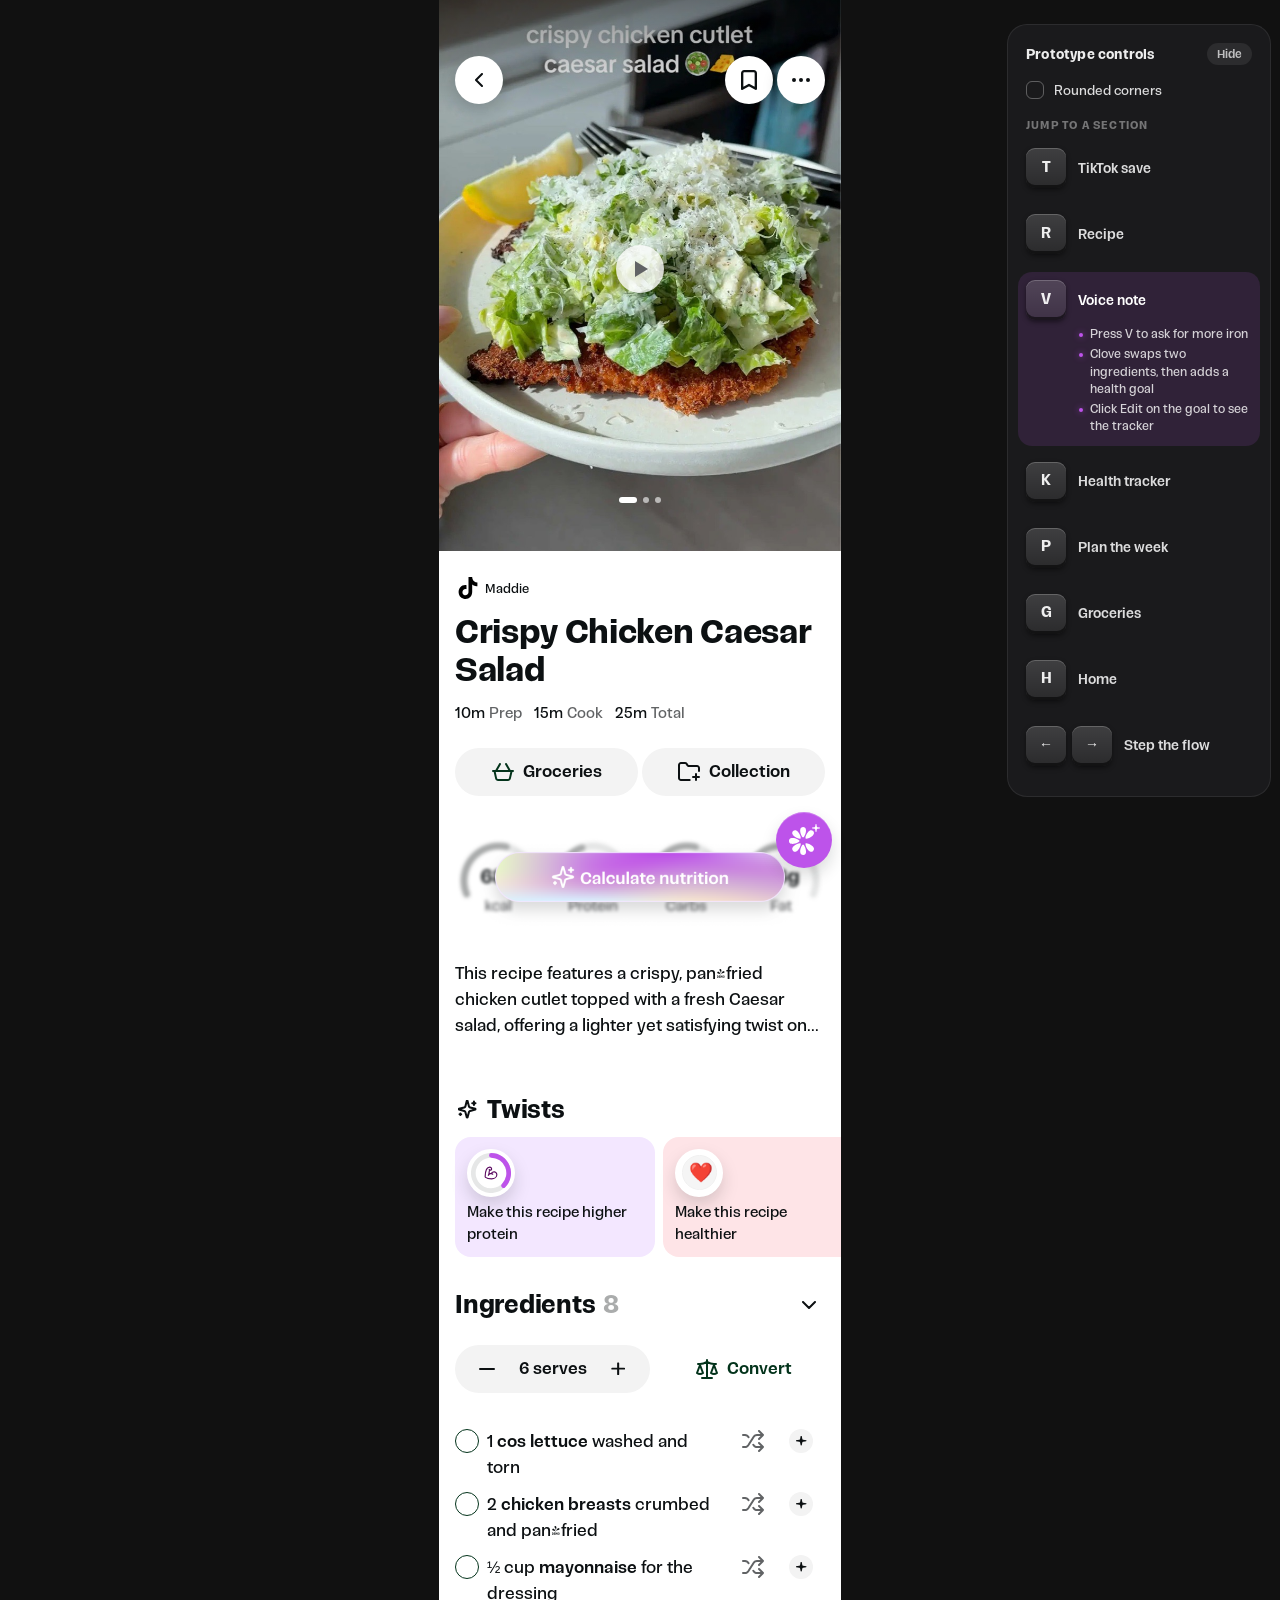
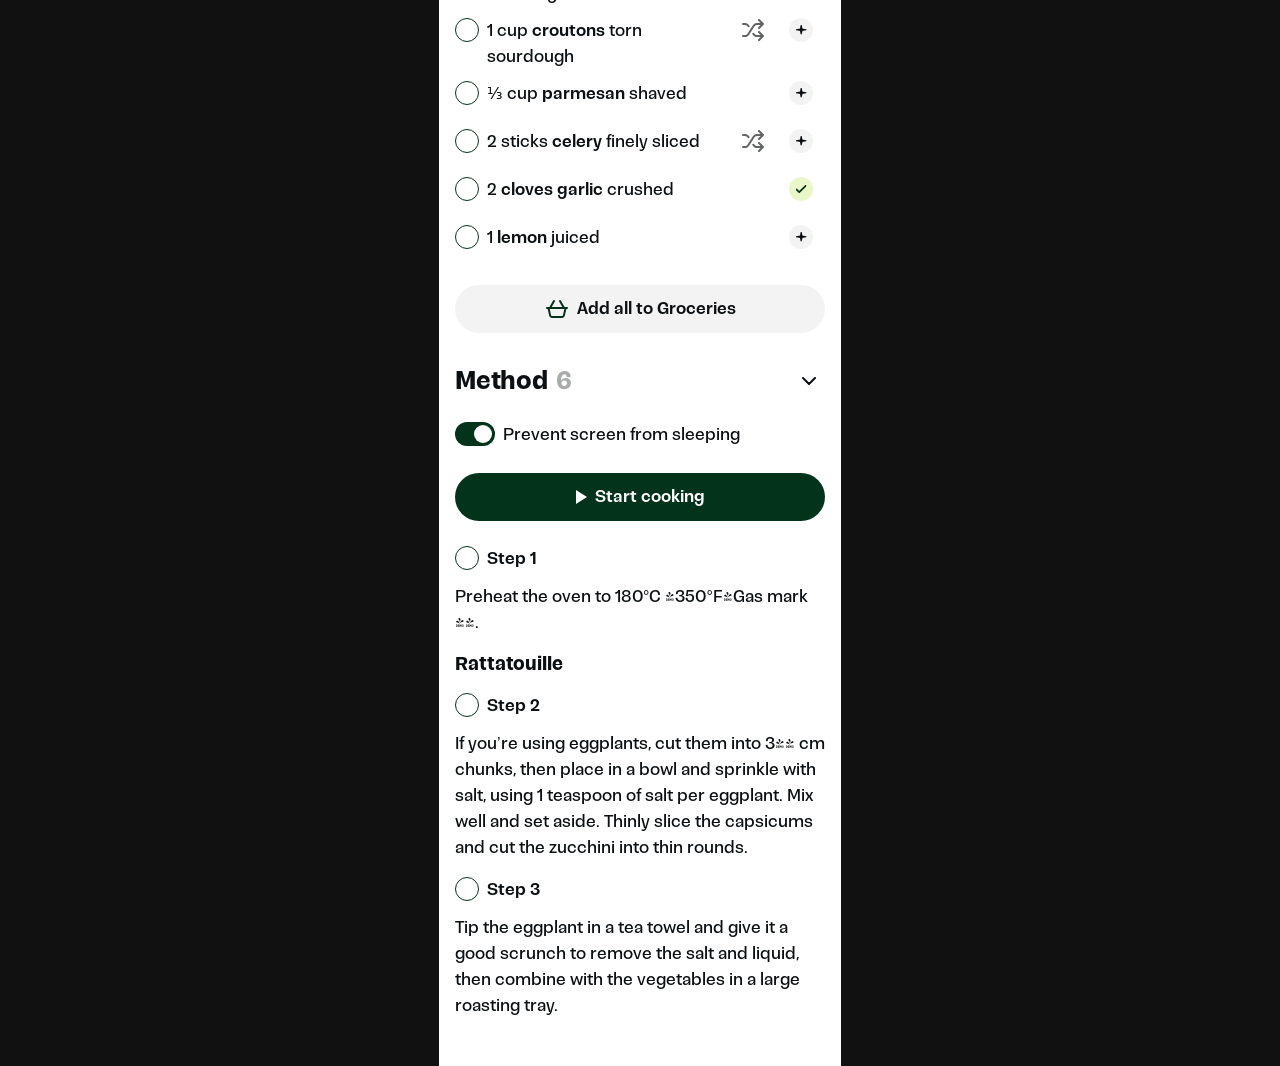
==== clove-home/recipe.html @ 05e69d2d "Clove first-mile prototype, flow screenshots, and Pages deploy Co-Authored-By: Claude Fable 5 <norep" ====
<!doctype html>
<html lang="en">
<head>
<meta charset="utf-8" />
<meta name="viewport" content="width=device-width, initial-scale=1" />
<title>Clove - Recipe</title>
<link rel="stylesheet" href="base.css" />
<script src="frame.js"></script>
<link rel="stylesheet" href="styles.css" />
<link rel="stylesheet" href="recipe.css" />
<link rel="stylesheet" href="memory.css" />
<link rel="stylesheet" href="picker.css" />
<link rel="stylesheet" href="clove-ask.css" />
<link rel="stylesheet" href="chat.css" />
<link rel="stylesheet" href="voice.css" />
<link rel="stylesheet" href="goals.css" />
</head>
<body>

<div class="phone">
  <!-- ============ Video hero ============ -->
  <div class="video-hero">
    <img class="poster" src="assets/img/recipe-video.jpg" alt="" />
    <div class="video-hero__scrim-top"></div>
    <button class="video-hero__play" aria-label="Play"></button>
    <div class="video-hero__dots"><i class="on"></i><i></i><i></i></div>
    <div class="float-nav">
      <a class="float-btn" href="recipes.html" aria-label="Back">
        <span class="ico ico-24"><img src="assets/icons/chevron-rt.svg" alt="" style="transform:translate(-50%,-50%) rotate(90deg)" /></span>
      </a>
      <div class="float-nav__group">
        <button class="float-btn" aria-label="Save">
          <span class="ico ico-24"><img src="assets/icons/bookmark-btn.svg" alt="" style="width:16px;height:20px" /></span>
        </button>
        <button class="float-btn" aria-label="More">
          <span class="ico ico-24"><img src="assets/icons/more-h.svg" alt="" /></span>
        </button>
      </div>
    </div>
  </div>

  <!-- ============ Summary ============ -->
  <section class="recipe-summary">
    <div class="recipe-head">
      <div class="user-chip">
        <span class="src"><img src="assets/icons/tiktok.svg" alt="" /></span>
        <p>Maddie</p>
      </div>
      <h1>Crispy Chicken Caesar Salad</h1>
      <div class="recipe-meta">
        <span><span class="v">10m</span><span class="k">Prep</span></span>
        <span><span class="v">15m</span><span class="k">Cook</span></span>
        <span><span class="v">25m</span><span class="k">Total</span></span>
      </div>
    </div>

    <div class="recipe-actions">
      <button class="pill-btn">
        <span class="ico ico-24"><img src="assets/icons/basket-24.svg" alt="" /></span>
        <span>Groceries</span>
      </button>
      <button class="pill-btn">
        <span class="ico ico-24"><img src="assets/icons/folder-search.svg" alt="" /></span>
        <span>Collection</span>
      </button>
    </div>

    <!-- in-UI meal-plan entry under the actions (Figma 28063:51946);
         starts hidden so it can never flash before syncPlanBanner() runs -->
    <button class="ai-card" id="planBanner" hidden>
      <span class="ai-card__clove"><span class="mark"><img class="logo" src="assets/icons/clove-white.svg" alt="" /><img class="spark" src="assets/icons/clove-sparkle.svg" alt="" /></span></span>
      <span class="ai-card__text">
        <span class="t">Plan meals to hit your iron goal</span>
        <span class="s">Health goal: Iron</span>
      </span>
    </button>

    <div class="nutrition">
      <button aria-label="Calculate nutrition"><img src="assets/img/nutrition-block.png" alt="Calculate nutrition" /></button>
    </div>

    <p class="recipe-desc">This recipe features a crispy, pan-fried chicken cutlet topped with a fresh Caesar salad, offering a lighter yet satisfying twist on the classic chicken Caesar.</p>
  </section>

  <!-- ============ Twists ============ -->
  <section class="recipe-section">
    <div class="recipe-section__head">
      <div class="ttl">
        <span class="ico ico-24"><img src="assets/icons/sparkles.svg" alt="" /></span>
        <span>Twists</span>
      </div>
    </div>
    <div class="rail twists-rail" style="margin-top:12px">
      <div class="rail__strip">
<button class="twist twist--protein">
  <span class="twist__icon twist__icon--protein">
          <img class="base" src="assets/icons/twist-protein.svg" alt="" />
          <span class="twist__ring">
            <span class="arc arc--track"><img src="assets/icons/twist-protein-e330.svg" alt="" /></span>
            <span class="arc arc--fill"><img src="assets/icons/twist-protein-e339.svg" alt="" /></span>
            <img class="glyph" src="assets/icons/twist-biceps.svg" alt="" />
          </span>
        </span>
  <p>Make this recipe higher protein</p>
</button>
<button class="twist twist--healthy">
  <span class="twist__icon twist__icon--heart">
          <img class="base" src="assets/icons/twist-healthy.svg" alt="" />
          <img class="inner" src="assets/icons/twist-healthy-e2.svg" alt="" />
          <span class="emoji">❤️</span>
        </span>
  <p>Make this recipe healthier</p>
</button>
      <button class="twist twist--salad">
        <span class="twist__icon twist__icon--art"><img src="assets/icons/twist-salad.svg" alt="" /></span>
        <p>Make this recipe with ingredients I have</p>
      </button>
      <button class="twist twist--simpler">
        <span class="twist__icon twist__icon--art"><img src="assets/icons/twist-emulsification.svg" alt="" /></span>
        <p>Make this recipe simpler</p>
      </button>
      <button class="twist twist--substitute">
        <span class="twist__icon twist__icon--art"><img src="assets/icons/twist-refresh.svg" alt="" /></span>
        <p>Substitute an ingredient I don’t have</p>
      </button>
      </div>
    </div>
  </section>

  <!-- ============ Ingredients ============ -->
  <section class="recipe-section" id="ingSection">
    <div class="recipe-section__head">
      <div class="ttl"><span>Ingredients</span><span class="count">8</span><span class="ai-tag" id="ingAiTag" hidden>✦ Higher iron</span></div>
      <button class="collapse" aria-label="Collapse">
        <span class="ico ico-24"><img src="assets/icons/chevron-rt.svg" alt="" style="transform:translate(-50%,-50%)" /></span>
      </button>
    </div>

    <div class="serves-row">
      <div class="stepper">
        <button aria-label="Fewer"><span class="ico ico-24"><img src="assets/icons/minus.svg" alt="" style="width:16px;height:2px" /></span></button>
        <span class="val">6 serves</span>
        <button aria-label="More"><span class="ico ico-24"><img src="assets/icons/add.svg" alt="" style="width:13.7px;height:13.7px" /></span></button>
      </div>
      <button class="convert-btn">
        <span class="ico ico-24"><img src="assets/icons/scale.svg" alt="" style="width:22px;height:20px" /></span>
        <span>Convert</span>
      </button>
    </div>

<!-- pro banner removed -->

    <div class="ing-list">
<div class="ing-row" data-h-qty="2 cups " data-h-nm="baby spinach" data-h-note=" instead of cos lettuce">
  <div class="ing-row__check"><button class="checkcircle" aria-label="Check"></button></div>
  <p class="ing-row__text"><span class="qty">1 </span><span class="nm">cos lettuce</span><span class="note"> washed and torn</span></p>
  <div class="ing-row__acts">
      <button class="icon-button" aria-label="Swap"><span class="ico ico-24"><img src="assets/icons/shuffle.svg" alt="" style="width:22px;height:22px" /></span></button>
            <button class="addcirc" aria-label="Add to groceries"><span class="c"><span class="ico ico-16"><img src="assets/icons/add-16-dark.svg" alt="" style="width:10.6px;height:10.6px" /></span></span></button>
  </div>
</div>
<div class="ing-row">
  <div class="ing-row__check"><button class="checkcircle" aria-label="Check"></button></div>
  <p class="ing-row__text"><span class="qty">2 </span><span class="nm">chicken breasts</span><span class="note"> crumbed and pan-fried</span></p>
  <div class="ing-row__acts">
      <button class="icon-button" aria-label="Swap"><span class="ico ico-24"><img src="assets/icons/shuffle.svg" alt="" style="width:22px;height:22px" /></span></button>
            <button class="addcirc" aria-label="Add to groceries"><span class="c"><span class="ico ico-16"><img src="assets/icons/add-16-dark.svg" alt="" style="width:10.6px;height:10.6px" /></span></span></button>
  </div>
</div>
<div class="ing-row">
  <div class="ing-row__check"><button class="checkcircle" aria-label="Check"></button></div>
  <p class="ing-row__text"><span class="qty">1/2 cup </span><span class="nm">mayonnaise</span><span class="note"> for the dressing</span></p>
  <div class="ing-row__acts">
      <button class="icon-button" aria-label="Swap"><span class="ico ico-24"><img src="assets/icons/shuffle.svg" alt="" style="width:22px;height:22px" /></span></button>
            <button class="addcirc" aria-label="Add to groceries"><span class="c"><span class="ico ico-16"><img src="assets/icons/add-16-dark.svg" alt="" style="width:10.6px;height:10.6px" /></span></span></button>
  </div>
</div>
<div class="ing-row" data-h-qty="1/4 cup " data-h-nm="toasted pepitas" data-h-note=" instead of croutons">
  <div class="ing-row__check"><button class="checkcircle" aria-label="Check"></button></div>
  <p class="ing-row__text"><span class="qty">1 cup </span><span class="nm">croutons</span><span class="note"> torn sourdough</span></p>
  <div class="ing-row__acts">
      <button class="icon-button" aria-label="Swap"><span class="ico ico-24"><img src="assets/icons/shuffle.svg" alt="" style="width:22px;height:22px" /></span></button>
            <button class="addcirc" aria-label="Add to groceries"><span class="c"><span class="ico ico-16"><img src="assets/icons/add-16-dark.svg" alt="" style="width:10.6px;height:10.6px" /></span></span></button>
  </div>
</div>
<div class="ing-row">
  <div class="ing-row__check"><button class="checkcircle" aria-label="Check"></button></div>
  <p class="ing-row__text"><span class="qty">1/3 cup </span><span class="nm">parmesan</span><span class="note"> shaved</span></p>
  <div class="ing-row__acts">
            <button class="addcirc" aria-label="Add to groceries"><span class="c"><span class="ico ico-16"><img src="assets/icons/add-16-dark.svg" alt="" style="width:10.6px;height:10.6px" /></span></span></button>
  </div>
</div>
<div class="ing-row">
  <div class="ing-row__check"><button class="checkcircle" aria-label="Check"></button></div>
  <p class="ing-row__text"><span class="qty">2 sticks </span><span class="nm">celery</span><span class="note"> finely sliced</span></p>
  <div class="ing-row__acts">
      <button class="icon-button" aria-label="Swap"><span class="ico ico-24"><img src="assets/icons/shuffle.svg" alt="" style="width:22px;height:22px" /></span></button>
            <button class="addcirc" aria-label="Add to groceries"><span class="c"><span class="ico ico-16"><img src="assets/icons/add-16-dark.svg" alt="" style="width:10.6px;height:10.6px" /></span></span></button>
  </div>
</div>
<div class="ing-row">
  <div class="ing-row__check"><button class="checkcircle" aria-label="Check"></button></div>
  <p class="ing-row__text"><span class="qty">2 </span><span class="nm">cloves garlic</span><span class="note"> crushed</span></p>
  <div class="ing-row__acts">
            <button class="addcirc added" aria-label="Added"><span class="c"><span class="ico ico-16"><img src="assets/icons/check-kale.svg" alt="" style="width:11px;height:8px" /></span></span></button>
  </div>
</div>
<div class="ing-row">
  <div class="ing-row__check"><button class="checkcircle" aria-label="Check"></button></div>
  <p class="ing-row__text"><span class="qty">1 </span><span class="nm">lemon</span><span class="note"> juiced</span></p>
  <div class="ing-row__acts">
            <button class="addcirc" aria-label="Add to groceries"><span class="c"><span class="ico ico-16"><img src="assets/icons/add-16-dark.svg" alt="" style="width:10.6px;height:10.6px" /></span></span></button>
  </div>
</div>
    </div>

    <button class="btn-tonal add-all-btn">
      <span class="ico ico-24"><img src="assets/icons/basket-24.svg" alt="" /></span>
      <span>Add all to Groceries</span>
    </button>
  </section>

  <!-- ============ Method ============ -->
  <section class="recipe-section">
    <div class="recipe-section__head">
      <div class="ttl"><span>Method</span><span class="count">6</span></div>
      <button class="collapse" aria-label="Collapse">
        <span class="ico ico-24"><img src="assets/icons/chevron-rt.svg" alt="" style="transform:translate(-50%,-50%)" /></span>
      </button>
    </div>

    <div class="sleep-row">
      <button class="switch" role="switch" aria-checked="true" aria-label="Prevent screen from sleeping"></button>
      <span>Prevent screen from sleeping</span>
    </div>

    <button class="start-btn"><span>Start cooking</span></button>

    <div class="method-list">
<div class="step step--done">
  <div class="step__head"><span class="checkcircle--done"><span class="ico ico-16"><img src="assets/icons/check.svg" alt="" style="width:12.7px;height:9.3px" /></span></span><span>Step 1</span></div>
  <p class="step__body">Preheat the oven to 180°C (350°F/Gas mark 4).</p>
</div>
      <p class="method-subhead">Rattatouille</p>
<div class="step step--done">
  <div class="step__head"><span class="checkcircle--done"><span class="ico ico-16"><img src="assets/icons/check.svg" alt="" style="width:12.7px;height:9.3px" /></span></span><span>Step 2</span></div>
  <p class="step__body">If you’re using eggplants, cut them into 3-4 cm chunks, then place in a bowl and sprinkle with salt, using 1 teaspoon of salt per eggplant. Mix well and set aside. Thinly slice the capsicums and cut the zucchini into thin rounds.</p>
</div>
<div class="step">
  <div class="step__head"><span class="checkcircle"></span><span>Step 3</span></div>
  <p class="step__body">Tip the eggplant in a tea towel and give it a good scrunch to remove the salt and liquid, then combine with the vegetables in a large roasting tray.</p>
</div>
    </div>
  </section>
</div>

<!-- just the clove AI button, no menu (Figma 28060:49452) -->
<nav class="tabbar tabbar--solo">
  <button class="chat-button" aria-label="Ask Clove">
    <span class="mark">
      <img class="logo" src="assets/icons/clove-white.svg" alt="" />
      <img class="spark" src="assets/icons/clove-sparkle.svg" alt="" />
    </span>
  </button>
</nav>

<script src="app.js"></script>
<script src="memory.js"></script>
<script>
  // Method steps and ingredients: untouched on a first visit; all ticked
  // once the meal has been shopped for and cooked (the return visit)
  document.addEventListener("DOMContentLoaded", function () {
    var shopped = !!(localStorage.getItem("cloveOrdered") || localStorage.getItem("cloveShopped") || localStorage.getItem("cloveStoreName"));
    document.querySelectorAll(".ing-row__check").forEach(function (c) {
      var circle = c.firstElementChild;
      if (!circle) return;
      if (shopped) {
        circle.className = "checkcircle--done";
        circle.innerHTML = '<span class="ico ico-16"><img src="assets/icons/check.svg" alt="" style="width:12.7px;height:9.3px" /></span>';
      } else {
        circle.className = "checkcircle";
        circle.innerHTML = "";
      }
    });
    document.querySelectorAll(".step").forEach(function (st) {
      var head = st.querySelector(".step__head");
      var circle = head && head.firstElementChild;
      if (!circle) return;
      st.classList.toggle("step--done", shopped);
      if (shopped) {
        circle.className = "checkcircle--done";
        circle.innerHTML = '<span class="ico ico-16"><img src="assets/icons/check.svg" alt="" style="width:12.7px;height:9.3px" /></span>';
      } else {
        circle.className = "checkcircle";
        circle.innerHTML = "";
      }
    });
  });
</script>
<script>
  // Landing here "saved" from the import (or via the R hotkey) implies the
  // TikTok save happened: make sure its two memories exist.
  if (/[?&]saved=1/.test(location.search) && window.CloveMemory && !CloveMemory.all().length) {
    CloveMemory.add("📱", "Finds recipes on TikTok", "Habit · noticed from this save");
    CloveMemory.add("💪", "Quick, high-protein meals", "Goal · inferred while saving");
  }
</script>
<script src="clove-ask.js"></script>
<script src="chat.js"></script>
<script src="goals.js"></script>
<script>
  (function () {
    // Serving stepper is live: the ingredient quantities follow it, and the
    // change becomes a "Cooks for N" memory
    var val = document.querySelector(".stepper .val");
    var serves = 6, BASE = 6;
    var FR = [[0, ""], [0.25, "\u00bc"], [1 / 3, "\u2153"], [0.5, "\u00bd"], [2 / 3, "\u2154"], [0.75, "\u00be"], [1, ""]];
    function frac(x, opts) { // nearest "nice" fraction for the part below 1
      var whole = Math.floor(x + 1e-9), part = x - whole, best = FR[0];
      FR.forEach(function (f) { if (Math.abs(f[0] - part) < Math.abs(best[0] - part)) best = f; });
      if (best[0] === 1) { whole += 1; best = FR[0]; }
      if (!whole && !best[0]) best = FR[1]; // never nothing: at least ¼
      return { whole: whole, glyph: best[1] };
    }
    // q = {base, unit, kind}: kind whole | half | cup
    function qtyText(q) {
      var v = q.base * serves / BASE, out;
      if (q.kind === "whole") {
        var n = Math.max(q.min || 1, Math.round(v));
        out = n + (q.unit ? " " + (n === 1 && q.one ? q.one : q.unit) : "");
      } else if (q.kind === "half") {
        var h = Math.max(0.5, Math.round(v * 2) / 2);
        out = (Math.floor(h) || "") + (h % 1 ? "\u00bd" : "") + (q.unit ? " " + q.unit : "");
      } else {
        var f = frac(v);
        var u = q.unit === "cup" ? ((f.whole + (f.glyph ? 0.1 : 0)) > 1 ? "cups" : "cup") : q.unit;
        out = (f.whole || "") + f.glyph + (u ? " " + u : "");
      }
      return out + " ";
    }
    var rows = Array.prototype.slice.call(document.querySelectorAll("#ingSection .ing-row"));
    var META = [
      { base: 1, unit: "", kind: "whole" },            // cos lettuce
      { base: 2, unit: "", kind: "half" },             // chicken breasts
      { base: 0.5, unit: "cup", kind: "cup" },         // mayonnaise
      { base: 1, unit: "cup", kind: "cup" },           // croutons
      { base: 1 / 3, unit: "cup", kind: "cup" },       // parmesan
      { base: 2, unit: "sticks", one: "stick", kind: "whole" }, // celery
      { base: 2, unit: "", kind: "whole", min: 2 },    // garlic cloves (never fewer than 2)
      { base: 1, unit: "", kind: "half" },             // lemon
    ];
    rows.forEach(function (r, i) { r._q = META[i]; r._qOrig = META[i]; });
    function renderQty(r) {
      var el = r.querySelector(".ing-row__text .qty");
      if (!el || !r._q) return;
      var next = qtyText(r._q);
      if (el.textContent !== next) {
        el.textContent = next;
        el.animate([{ opacity: 0.35 }, { opacity: 1 }], { duration: 260, easing: "ease-out" });
      }
    }
    function renderAll() { rows.forEach(renderQty); }
    renderAll(); // same fraction glyphs from the first paint
    // voice.js swaps/trims rows: it hands the new base quantity in here
    window.cloveServes = {
      get: function () { return serves; },
      qtyText: qtyText,
      setRowQty: function (r, q) { r._q = q; renderQty(r); },
      resetRowQty: function (r) { r._q = r._qOrig; renderQty(r); },
    };
    document.querySelectorAll(".stepper button").forEach(function (b, i) {
      b.addEventListener("click", function () {
        serves = Math.max(1, Math.min(12, serves + (i === 0 ? -1 : 1)));
        val.textContent = serves + " serves";
        val.animate([{ transform: "scale(1.15)" }, { transform: "scale(1)" }], { duration: 220, easing: "ease-out" });
        renderAll();
        clearTimeout(val._memT);
        val._memT = setTimeout(function () {
          // one Cooks-for memory only, re-added so it lands newest
          CloveMemory.replace("Cooks for ", "🍽️", "Cooks for " + serves, "Household · noticed from recipe scaling");
          // double the usual life: leaves time to talk over it and hit Edit
          CloveMemory.toast("Cooks for " + serves, "Household · saved to Clove’s memory", { duration: 11200 });
          sessionStorage.setItem("servesChanged", "1");
        }, 900);
      });
    });

    // Meal-plan card taps through to the plan; once the recipe is already
    // in this week's plan the card has done its job and stays away.
    // Shown only once the iron health goal exists (after the voice flow), and
    // not once the recipe is already in this week's plan.
    var planBanner = document.getElementById("planBanner");
    function syncPlanBanner() {
      var hasIron = window.CloveGoals && CloveGoals.has("iron");
      planBanner.hidden = !hasIron || !!localStorage.getItem("clovePlanned");
    }
    syncPlanBanner();
    window.syncPlanBanner = syncPlanBanner;
    planBanner.addEventListener("click", function () { location.href = "plan.html?ask=1"; });
  })();
</script>
<!-- voice.js after the stepper module so swapped rows scale with serves -->
<script src="voice.js"></script>
</body>
</html>
---- clove-home/base.css ----
/* ============================================================
   Clove — shared design language
   Fonts, tokens, page frame, header patterns, tab bar
   ============================================================ */

@font-face {
  font-family: "Acaraje";
  src: url("assets/fonts/Acaraje-Regular.otf") format("opentype");
  font-weight: 400;
  font-style: normal;
  font-display: block;
}
@font-face {
  font-family: "Acaraje";
  src: url("assets/fonts/Acaraje-Medium.otf") format("opentype");
  font-weight: 500;
  font-style: normal;
  font-display: block;
}
@font-face {
  font-family: "Acaraje";
  src: url("assets/fonts/Acaraje-SemiBold.otf") format("opentype");
  font-weight: 600;
  font-style: normal;
  font-display: block;
}

/* The Fontspring demo cut of Acaraje swaps a "DEMO" watermark in for
   the numeral 4 and most ASCII punctuation (brackets, hyphen, @ $ & % #,
   quotes). Figma renders those glyphs normally, so layer a matching
   grotesque over just those code points. Declared last so it wins the
   family cascade for the range it covers. */
@font-face {
  font-family: "Acaraje";
  src: local("Helvetica Neue Medium"), local("HelveticaNeue-Medium"), local("Helvetica Neue");
  font-weight: 400;
  font-style: normal;
  unicode-range: U+0021-002B, U+002D, U+002F, U+0034, U+003C-003E, U+0040, U+005B-0060, U+007B-007E;
}
@font-face {
  font-family: "Acaraje";
  src: local("Helvetica Neue Medium"), local("HelveticaNeue-Medium"), local("Helvetica Neue");
  font-weight: 500;
  font-style: normal;
  unicode-range: U+0021-002B, U+002D, U+002F, U+0034, U+003C-003E, U+0040, U+005B-0060, U+007B-007E;
}
@font-face {
  font-family: "Acaraje";
  src: local("Helvetica Neue Bold"), local("HelveticaNeue-Bold");
  font-weight: 600;
  font-style: normal;
  unicode-range: U+0021-002B, U+002D, U+002F, U+0034, U+003C-003E, U+0040, U+005B-0060, U+007B-007E;
}

:root {
  /* Brand */
  --kale-100: #e9f7c8;
  --kale-300: #1aab56;
  --kale-500: #03331b;
  --eggplant-100: #f3e7ff;
  --eggplant-300: #bd53ea;
  --tomato-100: #fee4e7;
  --paprika-100: #fdeed1;
  --paprika-300: #f79310;
  --paprika-500: #6b2e00;
  --blueberry-100: #daf3ff;

  /* Neutrals */
  --black-100: #f3f3f3;
  --black-200: #e6e7e7;
  --black-300: #aaacac;
  --black-400: #616365;
  --black-500: #0c1012;
  --white: #ffffff;
  --quinary: #fbfbfb;

  /* Spacing scale */
  --sp-3xs: 4px;
  --sp-2xs: 4px;
  --sp-xs: 8px;
  --sp-s: 12px;
  --sp-m: 16px;
  --sp-l: 24px;
  --sp-xl: 32px;
  --sp-2xl: 48px;

  /* Effects */
  --shadow-100: 0px 4px 8px rgba(15, 18, 21, 0.15);
  --shadow-300: 0px 8px 8px rgba(15, 18, 21, 0.15);
}

* {
  margin: 0;
  padding: 0;
  box-sizing: border-box;
  -webkit-font-smoothing: antialiased;
  -moz-osx-font-smoothing: grayscale;
}

html,
body {
  background: #111; /* the dark stage around the phone, same as the TikTok step, throughout */
  font-family: "Acaraje", -apple-system, BlinkMacSystemFont, "Segoe UI", sans-serif;
  color: var(--black-500);
}

/* the scrollbar gutter is always reserved on both sides, so the centred
   phone never shifts sideways between short and tall pages */
html { scrollbar-gutter: stable both-edges; }

body {
  display: flex;
  justify-content: center;
  align-items: flex-start;
  min-height: 100vh;
  user-select: none;
  -webkit-user-select: none;
}

img {
  display: block;
  max-width: none;
  /* Never let a drag lift an image off the page */
  -webkit-user-drag: none;
  user-select: none;
  pointer-events: none;
}

a { color: inherit; text-decoration: none; }

/* ------------------------------------------------------------
   Device frame
   ------------------------------------------------------------ */
.phone {
  position: relative;
  width: 402px;
  min-height: 100vh;
  overflow-x: clip;
  background: var(--white);
  flex: none;
  /* keep the last row clear of the fixed tab bar */
  padding-bottom: 120px;
}

/* ------------------------------------------------------------
   Icon boxes — SVGs export at their path bounds and are centred
   inside a fixed square, exactly as in Figma.
   ------------------------------------------------------------ */
.ico {
  position: relative;
  flex: none;
  overflow: hidden;
}
.ico > img {
  position: absolute;
  left: 50%;
  top: 50%;
  transform: translate(-50%, -50%);
}
.ico-24 { width: 24px; height: 24px; }
.ico-20 { width: 20px; height: 20px; }
.ico-16 { width: 16px; height: 16px; }
.ico-12 { width: 12px; height: 12px; }

/* ------------------------------------------------------------
   Header patterns
   ------------------------------------------------------------ */
.page-header {
  position: relative;
  padding-top: var(--sp-2xl);
}

.page-header__bar {
  display: flex;
  align-items: center;
  justify-content: space-between;
  padding: 0 var(--sp-m);
  height: 48px;
}

.icon-button {
  display: flex;
  align-items: center;
  justify-content: center;
  gap: var(--sp-xs);
  padding: 12px;
  border-radius: 100px;
  border: none;
  background: none;
  overflow: hidden;
  cursor: pointer;
  font-family: inherit;
}

/* Avatar cluster (shared: home, plan, groceries) */
.avatar-group {
  display: flex;
  align-items: center;
  gap: var(--sp-2xs);
  padding: 4px 8px 4px 4px;
  border-radius: 300px;
  background: rgba(12, 16, 18, 0.08);
}

.user-stack {
  display: flex;
  align-items: flex-start;
  justify-content: flex-end;
}

.user-stack > * + * { margin-left: -12px; }

.user-stack__add {
  position: relative;
  z-index: 4;
  width: 32px;
  height: 32px;
  border: none;
  border-radius: 100px;
  background: var(--white);
  display: flex;
  align-items: center;
  justify-content: center;
  cursor: pointer;
}

.avatar-32 {
  position: relative;
  width: 32px;
  height: 32px;
  border-radius: 100px;
  border: 1px solid var(--white);
  background: var(--black-100);
  overflow: hidden;
  flex: none;
}
.avatar-32 img {
  width: 100%;
  height: 100%;
  object-fit: cover;
}
.avatar-32:nth-child(2) { z-index: 3; }
.avatar-32:nth-child(3) { z-index: 2; }

/* ------------------------------------------------------------
   TabBar — fixed, frosted (subtle iOS liquid glass)
   ------------------------------------------------------------ */
.tabbar {
  position: fixed;
  left: 50%;
  transform: translateX(-50%);
  bottom: 0;
  width: 402px;
  height: 88px;
  display: flex;
  align-items: flex-end;
  justify-content: center;
  gap: var(--sp-xs);
  padding: 0 var(--sp-l) var(--sp-xl);
  background: linear-gradient(180deg, rgba(255, 255, 255, 0) 0%, #ffffff 100%);
  /* no backdrop blur: content scrolls crisply under the bar */
  z-index: 40;
}

/* solo variant: only the clove button, docked right — no white band,
   so content beneath is never blurred or washed out */
.tabbar--solo {
  justify-content: flex-end;
  background: none;
  -webkit-backdrop-filter: none;
  backdrop-filter: none;
}

.tab-group {
  display: flex;
  align-items: center;
  gap: var(--sp-m);
  padding: 12px 16px;
  border-radius: 999px;
  /* Softly frosted — a nod to iOS liquid glass without full transparency */
  background: rgba(255, 255, 255, 0.68);
  -webkit-backdrop-filter: blur(18px) saturate(1.7);
  backdrop-filter: blur(18px) saturate(1.7);
  box-shadow:
    inset 0 0 0 1px rgba(255, 255, 255, 0.55),
    inset 0 1px 0 rgba(255, 255, 255, 0.9),
    0 8px 16px rgba(15, 18, 21, 0.15);
}

.tab-button {
  display: flex;
  align-items: center;
  justify-content: center;
  gap: 8px;
  width: 32px;
  height: 32px;
  border: none;
  border-radius: 100px;
  background: none;
  cursor: pointer;
  flex: none;
}

.chat-button {
  position: relative;
  display: flex;
  align-items: center;
  justify-content: center;
  width: 56px;
  height: 56px;
  border: none;
  border-radius: var(--sp-2xl);
  background: var(--eggplant-300);
  box-shadow:
    inset 0 1px 0 rgba(255, 255, 255, 0.25),
    0 8px 16px rgba(15, 18, 21, 0.15);
  cursor: pointer;
  flex: none;
}

/* white clove mark + sparkle, per Plan/Groceries designs */
.chat-button .mark {
  position: relative;
  width: 32px;
  height: 32px;
}
.chat-button .mark .logo {
  position: absolute;
  left: 1px;
  top: 3px;
  width: 24.8px;
  height: 28px;
}
.chat-button .mark .spark {
  position: absolute;
  right: 0;
  top: 0;
  width: 8.16px;
  height: 8.16px;
}

/* Drag affordances */
.rail,
.prompt-rail { cursor: grab; }
.rail.dragging,
.prompt-rail.dragging { cursor: grabbing; }

/* Tiny creator avatar (shared) */
.avatar-16 {
  width: 16px;
  height: 16px;
  border-radius: 100px;
  background: var(--black-400);
  flex: none;
  overflow: hidden;
}
.avatar-16 img {
  width: 100%;
  height: 100%;
  object-fit: cover;
}

/* ------------------------------------------------------------
   Motion — page transitions + touch feedback
   ------------------------------------------------------------ */

/* Cross-document view transitions (Chromium): pages crossfade + rise */
@view-transition {
  navigation: auto;
}

/* pure crossfade: the snapshots cover the whole stage (phone included),
   so any translate here reads as the entire screen jumping */
@keyframes page-in {
  from { opacity: 0; }
}
@keyframes page-out {
  to { opacity: 0; }
}

::view-transition-old(root) {
  animation: page-out 120ms cubic-bezier(0.4, 0, 1, 1) both;
}
::view-transition-new(root) {
  animation: page-in 220ms cubic-bezier(0.22, 1, 0.36, 1) both;
}

/* Springy press feedback on anything tappable */
button,
.tab-button,
.chip,
.prompt,
.twist,
.list-card,
.grid-card,
.magic-tag,
.card,
.card-xs {
  transition: transform 160ms cubic-bezier(0.22, 1, 0.36, 1);
}

button:active,
.tab-button:active,
.chip:active,
.prompt:active,
.twist:active,
.list-card:active,
.grid-card:active,
.magic-tag:active,
.card:active,
.card-xs:active {
  transform: scale(0.96);
}

.chat-button:active { transform: scale(0.92); }

/* Content rises softly on load (staggered via --d) */
.rise {
  opacity: 0;
  transform: translateY(14px);
  animation: rise-in 480ms cubic-bezier(0.22, 1, 0.36, 1) both;
  animation-delay: var(--d, 0ms);
}

@keyframes rise-in {
  to { opacity: 1; transform: none; }
}

@media (prefers-reduced-motion: reduce) {
  .rise { animation: none; opacity: 1; transform: none; }
  ::view-transition-old(root),
  ::view-transition-new(root) { animation: none; }
}

/* Tonal pill button (shared) */
.btn-tonal {
  display: flex;
  align-items: center;
  justify-content: center;
  gap: var(--sp-xs);
  height: 48px;
  border: none;
  border-radius: 100px;
  background: var(--black-100);
  font-family: inherit;
  font-size: 16px;
  font-weight: 500;
  line-height: 1.6;
  color: var(--black-500);
  cursor: pointer;
}

/* ============================================================
   Presenter controls (desktop): the panel to the right of the
   phone, its collapse pill, and the rounded device-frame mask.
   Meta-UI on the stage, so it lives in the dark.
   ============================================================ */
.cpanel {
  position: fixed;
  right: 24px;
  top: 24px;
  width: 264px;
  max-height: calc(100vh - 48px);
  overflow-y: auto;
  padding: 18px 18px 20px;
  border-radius: 20px;
  background: rgba(28, 28, 30, 0.92);
  border: 1px solid rgba(255, 255, 255, 0.08);
  color: rgba(255, 255, 255, 0.92);
  z-index: 2001;
  opacity: 0;
  transform: translateX(12px);
  pointer-events: none;
  transition: opacity 260ms ease, transform 380ms cubic-bezier(0.22, 1, 0.36, 1);
  scrollbar-width: none;
}
.cpanel::-webkit-scrollbar { display: none; }
body.cpanel-open .cpanel { opacity: 1; transform: none; pointer-events: auto; }

.cpanel__head { display: flex; align-items: center; justify-content: space-between; margin-bottom: 14px; }
.cpanel__head span { font-size: 13px; font-weight: 600; letter-spacing: 0.2px; }
.cpanel__min {
  border: none;
  background: rgba(255, 255, 255, 0.08);
  color: rgba(255, 255, 255, 0.7);
  font-family: inherit;
  font-size: 11px;
  font-weight: 500;
  padding: 4px 10px;
  border-radius: 100px;
  cursor: pointer;
  transition: background 160ms ease;
}
.cpanel__min:hover { background: rgba(255, 255, 255, 0.14); }

.cpanel__round {
  display: flex;
  align-items: center;
  gap: 10px;
  font-size: 12.5px;
  color: rgba(255, 255, 255, 0.85);
  cursor: pointer;
  padding: 2px 0 4px;
}
.cpanel__round input { position: absolute; opacity: 0; pointer-events: none; }
.cpanel__round .cb {
  width: 18px;
  height: 18px;
  border-radius: 6px;
  border: 1.5px solid rgba(255, 255, 255, 0.3);
  display: flex;
  align-items: center;
  justify-content: center;
  flex: none;
  transition: background 160ms ease, border-color 160ms ease;
}
.cpanel__round input:checked + .cb { background: #fff; border-color: #fff; }
.cpanel__round input:checked + .cb::after {
  content: "";
  width: 9px;
  height: 5px;
  border-left: 2px solid #111;
  border-bottom: 2px solid #111;
  transform: rotate(-45deg) translate(0.5px, -1px);
}

.cpanel__sec {
  margin: 16px 0 8px;
  font-size: 10.5px;
  font-weight: 600;
  letter-spacing: 1.2px;
  text-transform: uppercase;
  color: rgba(255, 255, 255, 0.4);
}

.cpts {
  list-style: none;
  display: flex;
  flex-direction: column;
  gap: 3px;
}
.cpts li {
  position: relative;
  padding-left: 12px;
  font-size: 11.5px;
  line-height: 1.5;
  color: rgba(255, 255, 255, 0.55);
}
.cpts li::before {
  content: "";
  position: absolute;
  left: 1px;
  top: 7px;
  width: 4px;
  height: 4px;
  border-radius: 100px;
  background: rgba(255, 255, 255, 0.28);
}
.cpanel__keys { display: flex; flex-direction: column; gap: 8px; margin: 0 -8px; }
.ckey { padding: 8px 8px 10px; border-radius: 14px; transition: background 200ms ease; }
.ckey.go { cursor: pointer; }
.ckey.go:hover { background: rgba(255, 255, 255, 0.05); }
.ckey__row { display: flex; align-items: center; gap: 12px; margin-bottom: 6px; }
.ckey .key {
  display: flex;
  align-items: center;
  justify-content: center;
  width: 40px;
  height: 40px;
  /* the bottom bevel eats 3px of the cap face: pad so the letter
     centres on the face, not the full box */
  padding: 0 0 3px;
  border-radius: 9px;
  background: linear-gradient(180deg, rgba(255, 255, 255, 0.16), rgba(255, 255, 255, 0.07));
  box-shadow:
    inset 0 1px 0 rgba(255, 255, 255, 0.2),
    inset 0 -3px 0 rgba(0, 0, 0, 0.55),
    0 2px 5px rgba(0, 0, 0, 0.45);
  font-size: 14px;
  font-weight: 600;
  white-space: nowrap;
  flex: none;
}
.ckey .key + .key { margin-left: -6px; } /* arrow pair sits close */
.ckey .name { font-size: 13px; font-weight: 500; color: rgba(255, 255, 255, 0.85); }
.ckey .cpts { padding-left: 52px; }

/* only the CURRENT screen's block expands, pink, with its steps;
   the rest stay compact key + name rows */
.ckey:not(.cur) .cpts { display: none; }
.ckey:not(.cur) .ckey__row { margin-bottom: 0; }
.ckey.cur { background: rgba(189, 83, 234, 0.13); }
.ckey.cur .name { color: #fff; }
.ckey.cur .cpts li { color: rgba(255, 255, 255, 0.8); }
.ckey.cur .cpts li::before { background: var(--eggplant-300); box-shadow: 0 0 6px rgba(189, 83, 234, 0.7); }

.cpanel-pill {
  position: fixed;
  right: 20px;
  bottom: 20px;
  z-index: 2001;
  padding: 9px 16px;
  border: 1px solid rgba(255, 255, 255, 0.06);
  border-radius: 100px;
  background: rgba(28, 28, 30, 0.45);
  color: rgba(255, 255, 255, 0.4);
  font-family: inherit;
  font-size: 12.5px;
  font-weight: 500;
  cursor: pointer;
  opacity: 0;
  transform: translateY(8px);
  pointer-events: none;
  transition: opacity 240ms ease, transform 320ms cubic-bezier(0.22, 1, 0.36, 1), background 160ms ease;
}
body:not(.cpanel-open) .cpanel-pill { opacity: 1; transform: none; pointer-events: auto; }
.cpanel-pill:hover { background: rgba(28, 28, 30, 0.95); color: rgba(255, 255, 255, 0.85); border-color: rgba(255, 255, 255, 0.12); }

/* rounded device frame: the page itself is inset 16px top and bottom
   (real padding, so nothing is covered), and a pure-CSS corner mask
   rounds that smaller window. The class lives on <html> and is set by
   frame.js in <head>, so every page paints rounded from its first frame. */
html.frame-rounded body { padding-top: 16px; padding-bottom: 16px; }
html.frame-rounded .phone { min-height: calc(100vh - 32px); }
html.frame-rounded::after {
  content: "";
  position: fixed;
  left: 50%;
  transform: translateX(-50%);
  top: 16px;
  bottom: 16px;
  width: 402px;
  border-radius: 36px;
  pointer-events: none;
  z-index: 1999;
  box-shadow: 0 0 0 400px #111;
}

/* the presenter chrome only fits beside the phone on a real desktop */
@media (max-width: 1039px) { .cpanel, .cpanel-pill { display: none; } }

/* ============================================================
   Feature teasers (keys 1/2/3): a framed stage playing looping
   slices of the prototype with a slow zooming camera.
   ============================================================ */
.demo-overlay {
  position: fixed;
  inset: 0;
  background: #0c0c0e;
  z-index: 3000;
  display: none;
  flex-direction: column;
  align-items: center;
  justify-content: center;
  gap: 16px;
}
.demo-overlay.on { display: flex; animation: demo-fade 320ms ease both; }
@keyframes demo-fade { from { opacity: 0; } }

.demo-stage {
  position: relative;
  width: 402px;
  height: min(calc(100vh - 150px), 820px);
  border-radius: 40px;
  overflow: hidden;
  background: #fff;
  box-shadow:
    0 0 0 1px rgba(255, 255, 255, 0.08),
    0 40px 90px rgba(0, 0, 0, 0.65);
}

.demo-cam {
  width: 100%;
  height: 100%;
  transform-origin: 0 0;
  transition: transform 1500ms cubic-bezier(0.22, 1, 0.36, 1);
}

.demo-frame {
  display: block;
  width: 100%;
  height: 100%;
  border: 0;
}

/* the Screen Studio mobile cursor: a soft circular touch point that
   glides between targets and squeezes on press */
.demo-cursor {
  position: absolute;
  left: 0;
  top: 0;
  width: 46px;
  height: 46px;
  border-radius: 100px;
  background: radial-gradient(circle at 38% 32%, rgba(255, 255, 255, 0.95), rgba(235, 235, 238, 0.75));
  box-shadow:
    0 6px 18px rgba(0, 0, 0, 0.28),
    inset 0 0 0 1px rgba(255, 255, 255, 0.65);
  opacity: 0;
  pointer-events: none;
  z-index: 5;
}
.demo-cursor::after {
  content: "";
  position: absolute;
  inset: 0;
  border-radius: 100px;
  transition: transform 180ms cubic-bezier(0.22, 1, 0.36, 1);
}
.demo-cursor.press {
  animation: demo-press 240ms cubic-bezier(0.3, 0, 0.2, 1);
}
@keyframes demo-press {
  40% { scale: 0.78; }
}
---- clove-home/styles.css ----
/* ============================================================
   Clove — Home
   Figma: Reg Clove Design Challenge · node 28005:47933 (402 × 2202)
   Shared tokens/header/tabbar live in base.css
   ============================================================ */

/* Rectangle 510 — kale → white wash behind the header + hero */
.bg-wash {
  position: absolute;
  inset: 0 0 auto 0;
  height: 349px;
  background: linear-gradient(180deg, var(--kale-100) 0%, var(--white) 100%);
}

/* ------------------------------------------------------------
   Hero — Frame 6051
   ------------------------------------------------------------ */
.hero {
  position: relative;
  display: flex;
  flex-direction: column;
  align-items: center;
  gap: var(--sp-m);
  padding: var(--sp-l) var(--sp-m);
}

.hero__title {
  width: 370px;
  font-size: 24px;
  font-weight: 600;
  /* Figma rounds the 1.3 line box to a 31px frame */
  line-height: 31px;
  letter-spacing: -0.24px;
  text-align: center;
  color: var(--kale-500);
}

.hero__composer {
  display: flex;
  flex-direction: column;
  gap: var(--sp-l);
  width: 370px;
}

.chat-surface {
  display: flex;
  align-items: center;
  gap: 8px;
  width: 370px;
  padding-left: 12px;
  border-radius: var(--sp-2xl);
  background: var(--white);
  filter: drop-shadow(0px 0px 20px rgba(0, 0, 0, 0.25));
}

.chat-surface__logo {
  width: 28px;
  height: 28px;
  flex: none;
}

.chat-surface__field {
  display: flex;
  align-items: center;
  flex: 1 0 0;
  min-width: 0;
}

.chat-surface__field p {
  font-size: 14px;
  line-height: 1.6;
  color: var(--black-400);
  white-space: pre;
}

.chat-surface__action {
  display: flex;
  align-items: center;
  justify-content: center;
  gap: var(--sp-2xs);
  width: 48px;
  height: 48px;
  padding: 6px;
  flex: none;
}

.composer-button {
  position: relative;
  width: 32px;
  height: 32px;
  border: none;
  border-radius: 999px;
  background: var(--kale-500);
  overflow: hidden;
  display: flex;
  align-items: center;
  justify-content: center;
  cursor: pointer;
  flex: none;
}

/* Suggested prompt carousel — bleeds past the 16px gutter */
.prompt-rail {
  width: 402px;
  margin-left: -16px;
  overflow: hidden;
}

.prompt-rail__strip {
  display: flex;
  align-items: flex-end;
  gap: 12px;
  width: max-content;
  /* One full set of chips scrolls past every 130s; content is duplicated
     in JS so the loop is seamless. */
  animation: prompt-marquee 130s linear infinite;
  will-change: transform;
}

@keyframes prompt-marquee {
  from { transform: translateX(0); }
  to   { transform: translateX(calc(-1 * var(--loop, 1000px))); }
}

.prompt {
  display: flex;
  align-items: flex-end;
  gap: var(--sp-s);
  padding: 12px;
  border: none;
  box-shadow: inset 0 0 0 0.5px var(--black-300);
  border-radius: 12px;
  background: transparent;
  font-family: inherit;
  font-size: 14px;
  font-weight: 400;
  line-height: 22px;
  color: var(--black-500);
  white-space: nowrap;
  flex: none;
  cursor: pointer;
}

/* ------------------------------------------------------------
   Content
   ------------------------------------------------------------ */
.content {
  position: relative;
  display: flex;
  flex-direction: column;
  gap: var(--sp-l);
  padding-top: var(--sp-l);
}

.row {
  display: flex;
  flex-direction: column;
  gap: var(--sp-m);
}

/* CarouselHeader */
.carousel-header {
  display: flex;
  flex-direction: column;
  gap: var(--sp-2xs);
  padding: 0 var(--sp-m);
}

.carousel-header__block {
  display: flex;
  align-items: center;
  gap: 9px;
}

.carousel-header__heading {
  display: flex;
  align-items: center;
  gap: var(--sp-2xs);
}

.carousel-header h2 {
  font-size: 18px;
  font-weight: 600;
  line-height: 25px;
  letter-spacing: -0.09px;
  color: var(--black-500);
  white-space: nowrap;
}

/* Horizontal rails */
.rail {
  overflow-x: auto;
  overflow-y: hidden;
  scrollbar-width: none;
}
.rail::-webkit-scrollbar { display: none; }

.rail__strip {
  display: flex;
  align-items: flex-start;
  gap: 12px;
  padding: 0 16px;
  width: max-content;
}

/* --- content_recipecardXS ---------------------------------- */
.card-xs {
  display: flex;
  flex-direction: column;
  align-items: center;
  gap: var(--sp-3xs);
  width: 117px;
  flex: none;
}

.card-xs__image {
  position: relative;
  width: 117px;
  height: 117px;
  border-radius: 16px;
  overflow: hidden;
  background: var(--kale-300);
}

.card-xs__image img {
  width: 100%;
  height: 100%;
  object-fit: cover;
}

.card-xs__title {
  width: 100%;
  font-size: 12px;
  font-weight: 500;
  line-height: 17px;
  color: var(--black-500);
  white-space: nowrap;
  overflow: hidden;
  text-overflow: ellipsis;
}

/* --- content_recipecard / CardRecipe ------------------------ */
.card {
  display: flex;
  flex-direction: column;
  align-items: center;
  gap: var(--sp-xs);
  width: 200px;
  flex: none;
}

.card__image {
  position: relative;
  width: 200px;
  height: 200px;
  border-radius: 16px;
  overflow: hidden;
  background: var(--paprika-300);
}

.card__image > img.photo {
  width: 100%;
  height: 100%;
  object-fit: cover;
}

.card__badge {
  position: absolute;
  left: 8px;
  bottom: 8px;
  display: flex;
  align-items: center;
  justify-content: center;
  height: 24px;
  min-width: 24px;
  padding: 0 8px;
  border-radius: 100px;
  background: var(--white);
  font-size: 12px;
  line-height: 18px;
  color: var(--black-500);
}

.card__bookmark {
  position: absolute;
  right: 8px;
  top: 8px;
  width: 32px;
  height: 32px;
  display: flex;
  align-items: center;
  justify-content: center;
  border: none;
  border-radius: 100px;
  background: var(--white);
  overflow: hidden;
  cursor: pointer;
}

.card__text {
  display: flex;
  flex-direction: column;
  align-items: flex-start;
  width: 100%;
}

.card__title {
  width: 100%;
  font-size: 14px;
  font-weight: 500;
  line-height: 22px;
  color: var(--black-500);
  white-space: nowrap;
  overflow: hidden;
  text-overflow: ellipsis;
}

.card__desc {
  display: flex;
  align-items: center;
  gap: var(--sp-3xs);
  width: 100%;
  font-size: 12px;
  line-height: 18px;
  color: var(--black-400);
}

.avatar-16 {
  width: 16px;
  height: 16px;
  border-radius: 100px;
  background: var(--black-400);
  flex: none;
  overflow: hidden;
}
.avatar-16 img {
  width: 100%;
  height: 100%;
  object-fit: cover;
}

/* --- Community tile ---------------------------------------- */
.tile-community {
  position: relative;
  width: 200px;
  height: 200px;
  border-radius: 16px;
  background: var(--eggplant-100);
  flex: none;
}

.tile-community p {
  position: absolute;
  left: 16px;
  top: 16px;
  width: 139.5px;
  font-size: 18px;
  font-weight: 600;
  line-height: 25px;
  letter-spacing: -0.09px;
  color: #000;
}

.tile-community .tile-community__arrow {
  position: absolute;
  left: 16px;
  top: 160px;
  transform: rotate(90deg);
}

/* --- Twists ------------------------------------------------- */
.twist {
  display: flex;
  flex-direction: column;
  align-items: flex-start;
  gap: 4px;
  width: 200px;
  height: 120px;
  padding: 12px;
  border: none;
  border-radius: 16px;
  flex: none;
  text-align: left;
  font-family: inherit;
  cursor: pointer;
}

.twist--protein { background: var(--eggplant-100); }
.twist--healthy { background: var(--tomato-100); }
.twist--salad { background: var(--kale-100); }
.twist--simpler { background: var(--paprika-100); }
.twist--substitute { background: var(--blueberry-100); }

.twist__icon {
  position: relative;
  width: 48px;
  height: 48px;
  flex: none;
}

/* Salad / Emulsification / Refresh ship as one 80x80 SVG: the Shadow/300
   effect expands the 48px node by 16px sideways, 8px up and 24px down. */
.twist__icon--art > img {
  position: absolute;
  left: -16px;
  top: -8px;
  width: 80px;
  height: 80px;
}

/* Protein + Healthy are composed from their exported layers so the card
   colour behind them stays transparent. */
.twist__icon--protein,
.twist__icon--heart {
  filter: drop-shadow(0px 8px 8px rgba(15, 18, 21, 0.15));
}

.twist__icon--protein > img.base,
.twist__icon--heart > img.base {
  position: absolute;
  inset: 0;
  width: 48px;
  height: 48px;
}

.twist__ring {
  position: absolute;
  left: 3.586px;
  top: 3.586px;
  width: 40.828px;
  height: 40.828px;
}

.twist__ring .arc {
  position: absolute;
  left: 2.402px;
  top: 2.402px;
  width: 36.025px;
  height: 36.025px;
}

.twist__ring .arc--track { transform: scaleY(-1); mix-blend-mode: multiply; }
.twist__ring .arc--track img {
  position: absolute;
  left: -2.402px;
  top: -2.402px;
  width: 40.828px;
  height: 40.828px;
}

.twist__ring .arc--fill { transform: scaleX(-1); }
.twist__ring .arc--fill img {
  position: absolute;
  left: -2.402px;
  top: -2.402px;
  width: 22.816px;
  height: 35.552px;
}

.twist__ring .glyph {
  position: absolute;
  left: 13.209px;
  top: 13.209px;
  width: 14.41px;
  height: 14.41px;
}

.twist__icon--heart > img.inner {
  position: absolute;
  left: 6.888px;
  top: 6.578px;
  width: 34.666px;
  height: 34.844px;
}

.twist__icon--heart > .emoji {
  position: absolute;
  left: 14.4px;
  top: 12.6px;
  width: 20px;
  height: 23px;
  font-size: 19.2px;
  line-height: 1.2;
  letter-spacing: -0.192px;
  text-align: center;
}

.twist p {
  font-size: 14px;
  font-weight: 400;
  line-height: 22px;
  color: var(--black-500);
  width: 100%;
}

.twists-rail .rail__strip { gap: 8px; align-items: center; }

/* --- RecipeCardXLVideo -------------------------------------- */
.rail--xl .rail__strip { gap: 8px; }

.card-xl {
  position: relative;
  width: 370px;
  height: 616px;
  border-radius: 24px;
  overflow: hidden;
  flex: none;
  background: #000;
}

.card-xl__video {
  position: absolute;
  inset: 0;
  width: 100%;
  height: 100%;
  object-fit: cover;
}

.card-xl__scrim {
  position: absolute;
  left: 0;
  bottom: 0;
  width: 370px;
  height: 88.744px;
  background: linear-gradient(180deg, rgba(0, 0, 0, 0) 0%, #000 100%);
}

.list-cookbook {
  position: absolute;
  left: 12px;
  bottom: 12px;
  display: flex;
  align-items: center;
  gap: 12px;
  width: 346px;
  height: 72px;
  padding: var(--sp-s);
  border-radius: 16px;
  background: var(--black-100);
  filter: drop-shadow(0px 8px 8px rgba(15, 18, 21, 0.15));
}

.list-cookbook__image {
  width: 48px;
  height: 48px;
  border-radius: 12px;
  overflow: hidden;
  background: var(--white);
  flex: none;
}
.list-cookbook__image img {
  width: 100%;
  height: 100%;
  object-fit: cover;
}

.list-cookbook__text {
  display: flex;
  flex-direction: column;
  align-items: flex-start;
  flex: 1 0 0;
  min-width: 0;
}

.list-cookbook__title {
  width: 100%;
  font-size: 14px;
  font-weight: 500;
  line-height: 22px;
  color: var(--black-500);
  white-space: nowrap;
  overflow: hidden;
  text-overflow: ellipsis;
}

.list-cookbook__desc {
  display: flex;
  align-items: center;
  gap: var(--sp-3xs);
  width: 100%;
  font-size: 12px;
  line-height: 18px;
  color: var(--black-400);
  white-space: nowrap;
}

.list-cookbook__dot {
  font-size: 14px;
  line-height: 23px;
  color: var(--black-400);
}

.list-cookbook__plays {
  display: flex;
  align-items: center;
  gap: 2px;
}

.button-primary {
  display: flex;
  align-items: center;
  justify-content: center;
  gap: var(--sp-3xs);
  width: 73px;
  height: 32px;
  padding: 0 12px;
  border: none;
  border-radius: 100px;
  background: var(--kale-500);
  overflow: hidden;
  cursor: pointer;
  flex: none;
}

.button-primary span {
  min-width: 24px;
  text-align: center;
  font-family: inherit;
  font-size: 14px;
  font-weight: 500;
  line-height: 22px;
  color: var(--white);
  white-space: nowrap;
}
---- clove-home/recipe.css ----
/* ============================================================
   Clove — Recipe detail
   Figma: 28050:45299
   ============================================================ */

.phone { padding-bottom: 48px; }

/* ------------------------------------------------------------
   Video player header
   ------------------------------------------------------------ */
.video-hero {
  position: relative;
  width: 402px;
  height: 551px;
  background: #000;
  overflow: hidden;
}

.video-hero > img.poster {
  position: absolute;
  inset: 0;
  width: 100%;
  height: 100%;
  object-fit: cover;
}

.video-hero__scrim-top {
  position: absolute;
  inset: 0 0 auto 0;
  height: 114px;
  background: linear-gradient(180deg, rgba(0, 0, 0, 0.45) 0%, rgba(0, 0, 0, 0) 100%);
}

.video-hero__play {
  position: absolute;
  left: 50%;
  top: 245px;
  transform: translateX(-50%);
  width: 48px;
  height: 48px;
  border: none;
  border-radius: 100px;
  background: rgba(255, 255, 255, 0.8);
  display: flex;
  align-items: center;
  justify-content: center;
  cursor: pointer;
}

.video-hero__play::after {
  content: "";
  display: block;
  margin-left: 3px;
  border-style: solid;
  border-width: 8px 0 8px 13px;
  border-color: transparent transparent transparent var(--black-400);
}

.video-hero__dots {
  position: absolute;
  left: 50%;
  bottom: 48px;
  transform: translateX(-50%);
  display: flex;
  align-items: center;
  gap: 6px;
}

.video-hero__dots i {
  width: 6px;
  height: 6px;
  border-radius: 100px;
  background: rgba(255, 255, 255, 0.6);
}

.video-hero__dots i.on {
  width: 18px;
  background: var(--white);
}

/* Floating nav over the video */
.float-nav {
  position: absolute;
  left: 0;
  top: 48px;
  width: 402px;
  height: 64px;
  display: flex;
  align-items: center;
  justify-content: space-between;
  padding: 8px 16px;
  z-index: 5;
}

.float-nav__group { display: flex; gap: 4px; }

.float-btn {
  display: flex;
  align-items: center;
  justify-content: center;
  width: 48px;
  height: 48px;
  border: none;
  border-radius: 100px;
  background: var(--white);
  box-shadow: 0 8px 16px rgba(15, 18, 21, 0.15);
  cursor: pointer;
  flex: none;
}

/* ------------------------------------------------------------
   Recipe summary
   ------------------------------------------------------------ */
.recipe-summary {
  display: flex;
  flex-direction: column;
  gap: var(--sp-l);
  padding: var(--sp-l) var(--sp-m);
}

.recipe-head {
  display: flex;
  flex-direction: column;
  gap: var(--sp-s);
}

.user-chip {
  display: flex;
  align-items: center;
  gap: var(--sp-2xs);
}

.user-chip .src {
  width: 26px;
  height: 26px;
  position: relative;
  overflow: hidden;
}
.user-chip .src img {
  position: absolute;
  inset: 8.33%;
  width: 83.34%;
  height: 83.34%;
}

.user-chip p {
  font-size: 12px;
  line-height: 17px;
  color: var(--black-500);
}

.recipe-head h1 {
  font-size: 32px;
  font-weight: 600;
  line-height: 1.2;
  letter-spacing: -0.32px;
  color: var(--black-500);
}

.recipe-meta {
  display: flex;
  align-items: center;
  gap: 12px;
  font-size: 14px;
  line-height: 22px;
  white-space: nowrap;
}

.recipe-meta span { display: flex; gap: 4px; }
.recipe-meta .v { color: var(--black-500); }
.recipe-meta .k { color: var(--black-400); }

.recipe-actions {
  display: flex;
  gap: 4px;
  width: 100%;
}

.pill-btn {
  display: flex;
  align-items: center;
  justify-content: center;
  gap: var(--sp-xs);
  height: 48px;
  flex: 1 0 0;
  min-width: 0;
  padding: 12px 16px;
  border: none;
  border-radius: 100px;
  background: var(--black-100);
  font-family: inherit;
  font-size: 16px;
  font-weight: 500;
  line-height: 1.6;
  color: var(--black-500);
  cursor: pointer;
  white-space: nowrap;
}

/* Nutrition — exported block (blurred dials + Pro mesh CTA baked in) */
.nutrition {
  padding: 10px 0;
}
.nutrition button {
  display: block;
  width: 100%;
  border: none;
  background: none;
  padding: 0;
  cursor: pointer;
}
.nutrition img {
  width: 100%;
  height: auto;
  display: block;
}

.recipe-desc {
  font-size: 16px;
  line-height: 26px;
  color: var(--black-500);
  display: -webkit-box;
  -webkit-line-clamp: 3;
  -webkit-box-orient: vertical;
  overflow: hidden;
}

/* ------------------------------------------------------------
   Sections
   ------------------------------------------------------------ */
.recipe-section {
  padding: var(--sp-xl) 0 0;
}

.recipe-section__head {
  display: flex;
  align-items: center;
  gap: var(--sp-xs);
  padding: 0 16px;
}

.recipe-section__head .ttl {
  flex: 1 0 0;
  display: flex;
  align-items: center;
  gap: var(--sp-xs);
  font-size: 24px;
  font-weight: 600;
  line-height: 31px;
  letter-spacing: -0.24px;
  color: var(--black-500);
}

.recipe-section__head .ttl .count { color: var(--black-300); }

.recipe-section__head .collapse {
  border: none;
  background: none;
  cursor: pointer;
  display: flex;
  padding: 4px;
}

/* Ingredients */
.serves-row {
  display: flex;
  gap: 12px;
  padding: 24px 16px 0;
}

.stepper {
  display: flex;
  align-items: center;
  justify-content: space-between;
  height: 48px;
  flex: 1 0 0;
  padding: 0 16px;
  border-radius: 100px;
  background: var(--black-100);
}

.stepper button {
  border: none;
  background: none;
  display: flex;
  cursor: pointer;
  padding: 4px;
}

.stepper .val {
  font-size: 16px;
  font-weight: 500;
  line-height: 1.6;
  color: var(--black-500);
}

.convert-btn {
  display: flex;
  align-items: center;
  justify-content: center;
  gap: var(--sp-xs);
  height: 48px;
  flex: 1 0 0;
  border: none;
  background: none;
  font-family: inherit;
  font-size: 16px;
  font-weight: 500;
  line-height: 1.6;
  color: var(--kale-500);
  cursor: pointer;
}

.pro-banner {
  display: block;
  /* the export already carries the 16px side gutters */
  padding: 12px 0 0;
}
.pro-banner img { width: 100%; height: auto; display: block; }

.ing-list {
  display: flex;
  flex-direction: column;
  padding: 24px 16px 0;
}

.ing-row {
  display: flex;
  align-items: flex-start;
  gap: var(--sp-xs);
  min-height: 48px;
  width: 100%;
}

.ing-row__check {
  display: flex;
  align-items: center;
  padding: 12px 0;
  flex: none;
}

.checkcircle--done {
  position: relative;
  width: 24px;
  height: 24px;
  border: none;
  border-radius: 100px;
  background: var(--kale-500);
  cursor: pointer;
  flex: none;
  display: flex;
  align-items: center;
  justify-content: center;
}

.ing-row__text {
  flex: 1 0 0;
  min-width: 0;
  padding-top: 11px;
  font-size: 16px;
  line-height: 26px;
  color: var(--black-500);
}

.ing-row__text .qty { font-weight: 400; }
.ing-row__text .nm { font-weight: 500; }
.ing-row__text .note { font-weight: 400; }

.ing-row--done .ing-row__text {
  color: var(--black-300);
  text-decoration: line-through;
}

.ing-row__acts {
  display: flex;
  align-items: center;
  flex: none;
}

.ing-row__acts .icon-button { padding: 12px; }

.addcirc {
  position: relative;
  width: 48px;
  height: 48px;
  display: flex;
  align-items: center;
  justify-content: center;
  border: none;
  background: none;
  cursor: pointer;
}

.addcirc .c {
  width: 24px;
  height: 24px;
  border-radius: 100px;
  background: var(--black-100);
  display: flex;
  align-items: center;
  justify-content: center;
}

.addcirc.added .c { background: var(--kale-100); }

.add-all-btn {
  margin: 24px 16px 0;
  width: calc(100% - 32px);
}

.btn-tonal {
  display: flex;
  align-items: center;
  justify-content: center;
  gap: var(--sp-xs);
  height: 48px;
  border: none;
  border-radius: 100px;
  background: var(--black-100);
  font-family: inherit;
  font-size: 16px;
  font-weight: 500;
  line-height: 1.6;
  color: var(--black-500);
  cursor: pointer;
}

/* Method */
.sleep-row {
  display: flex;
  align-items: center;
  gap: var(--sp-xs);
  padding: 24px 16px 0;
  font-size: 16px;
  line-height: 26px;
  color: var(--black-500);
}

.switch {
  position: relative;
  width: 40px;
  height: 24px;
  border: none;
  border-radius: 100px;
  background: var(--kale-500);
  cursor: pointer;
  flex: none;
  transition: background 200ms ease;
}

.switch::after {
  content: "";
  position: absolute;
  top: 3px;
  left: 19px;
  width: 18px;
  height: 18px;
  border-radius: 100px;
  background: var(--white);
  transition: left 200ms cubic-bezier(0.22, 1.2, 0.36, 1);
}

.switch[aria-checked="false"] { background: var(--black-200); }
.switch[aria-checked="false"]::after { left: 3px; }

.start-btn {
  display: flex;
  align-items: center;
  justify-content: center;
  gap: var(--sp-xs);
  height: 48px;
  margin: 26px 16px 0;
  width: calc(100% - 32px);
  border: none;
  border-radius: 100px;
  background: var(--kale-500);
  font-family: inherit;
  font-size: 16px;
  font-weight: 500;
  line-height: 1.6;
  color: var(--white);
  cursor: pointer;
}

.start-btn::before {
  content: "";
  display: block;
  border-style: solid;
  border-width: 7px 0 7px 11px;
  border-color: transparent transparent transparent var(--white);
}

.method-list {
  display: flex;
  flex-direction: column;
  gap: var(--sp-m);
  padding: 24px 16px 0;
}

.step__head {
  display: flex;
  align-items: center;
  gap: var(--sp-xs);
  font-size: 16px;
  font-weight: 500;
  line-height: 26px;
  color: var(--black-500);
}

.step__body {
  margin-top: 12px;
  font-size: 16px;
  line-height: 26px;
  color: var(--black-500);
}

.step--done .step__head span,
.step--done .step__body {
  color: var(--black-300);
}

.step .checkcircle { width: 24px; height: 24px; }

.method-subhead {
  font-size: 18px;
  font-weight: 600;
  line-height: 25px;
  letter-spacing: -0.09px;
  color: var(--black-500);
}

.checkcircle {
  position: relative;
  width: 24px;
  height: 24px;
  border: 1.5px solid var(--kale-500);
  border-radius: 100px;
  background: none;
  cursor: pointer;
  flex: none;
  display: inline-block;
}

/* in-UI meal-plan card (Figma 28063:51946): column gap is 24, Figma wants 16 */
.recipe-summary .ai-card { margin-top: -8px; }
---- clove-home/memory.css ----
/* ============================================================
   Clove — memory moments
   The gradient "saved to memory" pill + inline nudges that thread
   the first-mile flow together.
   ============================================================ */

:root {
  --pro-gradient: linear-gradient(-90deg, #e1c3ff 0%, #bd53ea 26.9%, #bd53ea 49%, #e9f7c8 100%);
  /* darker stops for gradient TEXT on light backgrounds */
  --pro-gradient-text: linear-gradient(-90deg, #8f3ecb 0%, #9b2fd0 26.9%, #9b2fd0 49%, #66832f 100%);
  /* card-title headers (Figma 28042:23390) */
  --pro-gradient-title: linear-gradient(-90deg, #e1c3ff 0%, #bd53ea 26.9%, #bd53ea 49%, #d5ff73 100%);
}

/* ============================================================
   AI activity glow (Figma 28050:46117) — a pink inset halo with
   soft blooms swirling the screen edge while AI works a page.
   Always faded out (AIGlow.stop) the moment the task completes.
   ============================================================ */
.ai-glow {
  position: fixed;
  left: 50%;
  transform: translateX(-50%);
  top: 0;
  bottom: 0;
  width: 402px;
  pointer-events: none;
  z-index: 95;
  opacity: 0;
  transition: opacity 700ms ease;
  overflow: hidden;
}

/* behind mode: the swirl sits under the page content (z46) but above the
   checkout ai-frame plate (z45), so opaque cards mask it */
.ai-glow.behind { z-index: 45; }

.ai-glow.on { opacity: 1; }

/* a square-cornered base layer runs right into the screen corners (inset
   shadows deepen naturally where two edges meet), so the rounded halo above
   reads rounded on the inside while the glow itself fills every corner */
.ai-glow {
  box-shadow:
    inset 0 0 46px rgba(189, 83, 234, 0.5),
    inset 0 0 16px rgba(189, 83, 234, 0.4);
}

/* base halo: rounded so the glow turns the corners softly, no sharp elbows */
.ai-glow::before {
  content: "";
  position: absolute;
  inset: 0;
  border-radius: 48px;
  box-shadow:
    inset 0 0 16px var(--eggplant-300),
    inset 0 0 60px var(--eggplant-100);
}

/* slow breath layered on top of the base halo */
.ai-glow::after {
  content: "";
  position: absolute;
  inset: 0;
  border-radius: 48px;
  box-shadow:
    inset 0 0 28px rgba(189, 83, 234, 0.55),
    inset 0 0 90px rgba(225, 195, 255, 0.8);
  animation: ai-glow-breathe 3.6s ease-in-out infinite;
}

@keyframes ai-glow-breathe {
  0%, 100% { opacity: 0.3; }
  50% { opacity: 1; }
}

/* blobs orbit OUTSIDE the frame; only their fringe bleeds in, so the
   swirl lives on the border and the middle stays clean */
.ai-glow i {
  position: absolute;
  border-radius: 50%;
  filter: blur(36px);
  transform: translate(-50%, -50%);
}

.ai-glow .a {
  width: 260px;
  height: 200px;
  background: radial-gradient(closest-side, rgba(189, 83, 234, 0.65), rgba(189, 83, 234, 0));
  animation: ai-orbit 7.5s linear infinite;
}

.ai-glow .b {
  width: 320px;
  height: 240px;
  background: radial-gradient(closest-side, rgba(225, 195, 255, 0.9), rgba(225, 195, 255, 0));
  animation: ai-orbit 10.5s linear infinite reverse;
}

.ai-glow .c {
  width: 200px;
  height: 160px;
  background: radial-gradient(closest-side, rgba(233, 180, 255, 0.75), rgba(233, 180, 255, 0));
  animation: ai-orbit 5.8s linear infinite;
  animation-delay: -2.6s;
}

/* perimeter path: centers stay ~50px beyond the edge the whole lap */
@keyframes ai-orbit {
  0%    { left: 50%;               top: -50px; }
  12.5% { left: calc(100% + 50px); top: -50px; }
  25%   { left: calc(100% + 50px); top: 50%; }
  37.5% { left: calc(100% + 50px); top: calc(100% + 50px); }
  50%   { left: 50%;               top: calc(100% + 50px); }
  62.5% { left: -50px;             top: calc(100% + 50px); }
  75%   { left: -50px;             top: 50%; }
  87.5% { left: -50px;             top: -50px; }
  100%  { left: 50%;               top: -50px; }
}

/* element-scoped swirl: a rounded pink frame hugging one section */
.ai-glow-local {
  position: absolute;
  inset: 12px 6px 0 6px;
  border-radius: 24px;
  pointer-events: none;
  overflow: hidden;
  opacity: 0;
  transition: opacity 700ms ease;
  z-index: 0;
}
.ai-glow-local.on { opacity: 1; }
.ai-glow-local::before {
  content: "";
  position: absolute;
  inset: 0;
  border-radius: inherit;
  box-shadow:
    inset 0 0 14px var(--eggplant-300),
    inset 0 0 48px var(--eggplant-100);
}
.ai-glow-local::after {
  content: "";
  position: absolute;
  inset: 0;
  border-radius: inherit;
  box-shadow:
    inset 0 0 24px rgba(189, 83, 234, 0.55),
    inset 0 0 70px rgba(225, 195, 255, 0.8);
  animation: ai-glow-breathe 3.2s ease-in-out infinite;
}
.ai-glow-local i {
  position: absolute;
  border-radius: 50%;
  filter: blur(28px);
  transform: translate(-50%, -50%);
}
.ai-glow-local .a { width: 170px; height: 130px; background: radial-gradient(closest-side, rgba(189, 83, 234, 0.65), rgba(189, 83, 234, 0)); animation: ai-orbit 6.5s linear infinite; }
.ai-glow-local .b { width: 210px; height: 160px; background: radial-gradient(closest-side, rgba(225, 195, 255, 0.9), rgba(225, 195, 255, 0)); animation: ai-orbit 9s linear infinite reverse; }
.ai-glow-local .c { width: 140px; height: 110px; background: radial-gradient(closest-side, rgba(233, 180, 255, 0.75), rgba(233, 180, 255, 0)); animation: ai-orbit 5s linear infinite; animation-delay: -2.2s; }
/* content stays above the local glow */
.ai-host > *:not(.ai-glow-local) { position: relative; z-index: 1; }

/* Floating memory toast */
/* Docked to the top like a system notification, so it can never sit
   on top of a bottom CTA, sheet, or the tab bar. */
.mem-toast {
  position: fixed;
  left: 50%;
  top: 54px;
  transform: translateX(-50%) translateY(-24px) scale(0.92);
  display: flex;
  align-items: center;
  gap: 10px;
  max-width: 370px;
  padding: 10px 12px 10px 10px;
  border-radius: 999px;
  background: rgba(255, 255, 255, 0.94);
  -webkit-backdrop-filter: blur(18px) saturate(1.7);
  backdrop-filter: blur(18px) saturate(1.7);
  box-shadow:
    inset 0 0 0 1px rgba(255, 255, 255, 0.6),
    0 12px 32px rgba(15, 18, 21, 0.22);
  opacity: 0;
  pointer-events: none;
  z-index: 96; /* above the full-page AI glow (95): a notification stays crisp over the swirl */
  transition: opacity 240ms ease,
    transform 380ms cubic-bezier(0.22, 1.2, 0.36, 1);
}

.mem-toast.show {
  opacity: 1;
  transform: translateX(-50%) translateY(0) scale(1);
  pointer-events: auto;
}

.mem-toast__spark {
  width: 30px;
  height: 30px;
  border-radius: 100px;
  background: var(--pro-gradient);
  display: flex;
  align-items: center;
  justify-content: center;
  flex: none;
}

.mem-toast__spark img { width: 12px; height: 12px; }

.mem-toast.show .mem-toast__spark {
  animation: mem-spark 700ms cubic-bezier(0.2, 1.4, 0.35, 1) both;
}

@keyframes mem-spark {
  0% { transform: scale(0.4) rotate(-40deg); }
  70% { transform: scale(1.15) rotate(6deg); }
  100% { transform: scale(1) rotate(0); }
}

.mem-toast__text {
  font-size: 14px;
  line-height: 20px;
  color: var(--black-500);
  white-space: nowrap;
  overflow: hidden;
  text-overflow: ellipsis;
}

.mem-toast__text b { font-weight: 500; }

.mem-toast__text .k {
  display: block;
  font-size: 11.5px;
  line-height: 15px;
  color: var(--black-400);
}
/* single memories are one plain line ("Memory: Cooks for 2"): no sub line,
   the label light, the fact itself medium */
.mem-toast__text .k:empty { display: none; }
.mem-toast__text b .pfx { font-weight: 400; color: var(--black-400); }

.mem-toast__edit {
  margin-left: 2px;
  padding: 6px 12px;
  border: none;
  border-radius: 100px;
  background: var(--black-100);
  font-family: inherit;
  font-size: 13px;
  font-weight: 500;
  color: var(--black-500);
  cursor: pointer;
  flex: none;
}

/* Inline Clove nudge — a suggestion row that leads to the next step */
/* same language as the pink .ai-card (recipe/plan/groceries), with a
   small clove disc instead of a line icon */
.clove-nudge {
  display: flex;
  align-items: center;
  gap: 16px;
  padding: 8px 20px 8px 16px;
  border-radius: 100px; /* fully rounded pill */
  background: var(--eggplant-100);
  cursor: pointer;
  border: none;
  width: 100%;
  font-family: inherit;
  text-align: left;
  transition: transform 160ms cubic-bezier(0.22, 1, 0.36, 1);
}

.clove-nudge:active { transform: scale(0.985); }

.clove-nudge[hidden] { display: none; }

/* the pink Clove AI mark, shared by every contextual nudge so they all
   read as one voice: a flat eggplant disc, no gradient */
.clove-nudge__logo,
.ai-card__clove {
  position: relative;
  width: 30px;
  height: 30px;
  border-radius: 100px;
  background: var(--eggplant-300);
  display: flex;
  align-items: center;
  justify-content: center;
  flex: none;
}

.clove-nudge__logo img { width: 13.3px; height: 15px; }

/* the chat button's mark (Figma 28108:97436), scaled to the 30px disc:
   flower at half the disc height, sparkle riding the top right */
.clove-nudge__logo .mark,
.ai-card__clove .mark { position: relative; width: 17px; height: 17px; }
.clove-nudge__logo .mark .logo,
.ai-card__clove .mark .logo { position: absolute; left: 0.5px; top: 1.6px; width: 13.3px; height: 15px; }
.clove-nudge__logo .mark .spark,
.ai-card__clove .mark .spark { position: absolute; right: 0; top: 0; width: 4.4px; height: 4.4px; }

.clove-nudge__text {
  display: flex;
  flex-direction: column;
  gap: 2px;
  flex: 1 0 0;
  min-width: 0;
  font-size: 12px;
  line-height: 1.45;
  color: #5b0a60;
}

.clove-nudge__text .t { font-weight: 600; }
.clove-nudge__text .s { font-weight: 300; }

.clove-nudge__arrow { display: none; }

.clove-nudge.rise-late {
  opacity: 0;
  transform: translateY(12px);
  animation: rise-in 480ms cubic-bezier(0.22, 1, 0.36, 1) 600ms both;
}

/* flow-nudge pill (shared with checkout's entry fab) */
.checkout-fab {
  position: fixed;
  left: 50%;
  transform: translateX(-50%);
  bottom: 96px;
  display: flex;
  align-items: center;
  gap: 8px;
  height: 48px;
  padding: 0 20px;
  border: none;
  border-radius: 100px;
  background: var(--kale-500);
  color: var(--white);
  font-family: inherit;
  font-size: 16px;
  font-weight: 500;
  box-shadow: 0 12px 24px rgba(3, 51, 27, 0.3);
  cursor: pointer;
  white-space: nowrap;
  z-index: 41;
}

/* freshly captured memory — pink dot until the user looks at it */
.memory-row.is-new .memory-edit { position: relative; }

.memory-row.is-new .memory-edit::after {
  content: "";
  position: absolute;
  top: -2px;
  right: -2px;
  width: 10px;
  height: 10px;
  border-radius: 100px;
  background: var(--eggplant-300);
  border: 2px solid var(--white);
  animation: dot-pop 500ms cubic-bezier(0.2, 1.4, 0.35, 1) both;
}

@keyframes dot-pop {
  0% { transform: scale(0); }
  70% { transform: scale(1.3); }
  100% { transform: scale(1); }
}

/* ------------------------------------------------------------
   In-UI AI nudge card (pink). Replaces the floating pill nudges.
   Figma 28063:51946 (recipe) · 28063:53251 (plan) · 28074:91864 (groceries)
   ------------------------------------------------------------ */
.ai-card {
  display: flex;
  align-items: center;
  gap: 16px;
  width: 100%;
  padding: 8px 20px 8px 16px;
  border: none;
  border-radius: 100px; /* fully rounded pill */
  background: var(--eggplant-100);
  font-family: inherit;
  text-align: left;
  cursor: pointer;
  transition: transform 160ms cubic-bezier(0.22, 1, 0.36, 1), background 160ms ease, border-radius 260ms cubic-bezier(0.22, 1, 0.36, 1);
}
.ai-card:active { transform: scale(0.985); }

/* shared magical entrance for the pink nudges (same on every page):
   a quiet spring up, the clove popping in, one soft sheen across */
.ai-card--wait { opacity: 0; }
.ai-card--reveal {
  position: relative;
  overflow: hidden;
  animation: ai-card-in 640ms cubic-bezier(0.22, 1.2, 0.36, 1) both;
}
.ai-card--reveal > .ai-card__clove,
.ai-card--reveal .ai-card__main > .ai-card__clove {
  animation: ai-clove-in 620ms cubic-bezier(0.34, 1.56, 0.64, 1) 200ms both;
}
.ai-card--reveal::after {
  content: "";
  position: absolute;
  inset: 0;
  background: linear-gradient(105deg, transparent 32%, rgba(255, 255, 255, 0.5) 50%, transparent 64%);
  transform: translateX(-130%);
  animation: ai-sheen 1000ms cubic-bezier(0.4, 0, 0.2, 1) 460ms forwards;
  pointer-events: none;
}
@keyframes ai-card-in { from { opacity: 0; transform: translateY(18px) scale(0.96); } }
@keyframes ai-clove-in { from { opacity: 0; transform: scale(0.4) rotate(-30deg); } }
@keyframes ai-sheen { to { transform: translateX(130%); } }
/* the expanded memories list needs real corners to read well */
.ai-card.open { border-radius: 28px; }
.ai-card[hidden] { display: none; }

.ai-card__text {
  display: flex;
  flex-direction: column;
  gap: 2px;
  flex: 1 0 0;
  min-width: 0;
  font-size: 12px;
  line-height: 1.45;
  color: #5b0a60; /* eggplant-500 */
}
.ai-card__text .t { font-weight: 600; }
.ai-card__text .s { font-weight: 300; }

/* stacked variant: a main row plus an expandable "memories used" list */
.ai-card--stack { flex-direction: column; align-items: stretch; gap: 0; }
.ai-card__main { display: flex; align-items: center; gap: 16px; }
.ai-card__chev {
  width: 32px;
  height: 32px;
  margin-right: -8px;
  border: none;
  border-radius: 100px;
  background: none;
  display: flex;
  align-items: center;
  justify-content: center;
  cursor: pointer;
  flex: none;
}
.ai-card__chev[hidden] { display: none; }
.ai-card__chev:focus, .ai-card__chev:focus-visible { outline: none; }
.ai-card__chev, .ai-card { -webkit-tap-highlight-color: transparent; }
.ai-card__chev .ico img { transition: transform 320ms cubic-bezier(0.22, 1, 0.36, 1); }
.ai-card.open .ai-card__chev .ico img { transform: translate(-50%, -50%) rotate(180deg) !important; }
.ai-card__more {
  display: grid;
  grid-template-rows: 0fr;
  transition: grid-template-rows 380ms cubic-bezier(0.22, 1, 0.36, 1);
}
.ai-card.open .ai-card__more { grid-template-rows: 1fr; }
.ai-card__mems { overflow: hidden; min-height: 0; }
.ai-card__mems > .ai-mem:first-child { margin-top: 10px; padding-top: 10px; border-top: 1px solid rgba(91, 10, 96, 0.12); }
.ai-mem {
  display: flex;
  align-items: center;
  gap: 10px;
  padding: 5px 0;
  font-size: 12px;
  line-height: 1.45;
  color: #5b0a60;
  opacity: 0;
  transform: translateY(4px);
  transition: opacity 260ms ease, transform 320ms cubic-bezier(0.22, 1, 0.36, 1);
}
.ai-card.open .ai-mem { opacity: 1; transform: none; }
.ai-card.open .ai-mem:nth-child(2) { transition-delay: 60ms; }
.ai-card.open .ai-mem:nth-child(3) { transition-delay: 120ms; }
.ai-card.open .ai-mem:nth-child(4) { transition-delay: 180ms; }
.ai-mem .e { width: 24px; text-align: center; font-size: 14px; flex: none; }
.ai-mem .x { font-weight: 500; }
---- clove-home/picker.css ----
/* ============================================================
   Clove — InputWidget pickers (edit a memory)
   Figma: 28005:45696 (stepper) · 45687 (ruler) · 45675 (options) ·
          45669 (rank) · 45681 (macro steppers)
   ============================================================ */

.picker-overlay {
  position: fixed;
  left: 50%;
  transform: translateX(-50%);
  top: 0;
  width: 402px;
  height: 100vh;
  z-index: 90;
  display: flex;
  align-items: center;
  justify-content: center;
  pointer-events: none;
  /* kept renderable while closed (inert + aria-hidden in JS) so the card and
     its input are already rasterised the moment it opens */
}

.picker-overlay.open { pointer-events: auto; }

.picker-overlay__scrim {
  position: absolute;
  inset: 0;
  background: rgba(12, 16, 18, 0.25);
  opacity: 0;
  transition: opacity 280ms ease;
}

.picker-overlay.open .picker-overlay__scrim { opacity: 1; }

/* InputWidget card */
.iw {
  position: relative;
  width: 386px;
  border: 0.5px solid var(--black-200);
  border-radius: 32px;
  background: var(--white);
  box-shadow: 0 24px 48px rgba(15, 18, 21, 0.15);
  overflow: hidden;
  display: flex;
  flex-direction: column;
  opacity: 0;
  transform: translateY(26px) scale(0.9);
  /* one composited layer for the whole sheet: on iOS WebKit the native
     input in the footer otherwise paints a few frames after the card */
  will-change: transform, opacity;
  -webkit-backface-visibility: hidden;
  backface-visibility: hidden;
  isolation: isolate;
}

.picker-overlay.open .iw {
  opacity: 1;
  transform: none;
  transition: opacity 340ms cubic-bezier(0.22, 1.2, 0.36, 1),
    transform 380ms cubic-bezier(0.22, 1.2, 0.36, 1);
}

.iw__content {
  display: flex;
  flex-direction: column;
  gap: 16px;
  padding: 16px 16px 0;
  background: var(--white);
  box-shadow: 0 4px 30px rgba(15, 18, 21, 0.15);
  position: relative;
  z-index: 1;
}

.iw__header {
  display: flex;
  align-items: flex-start;
  gap: 4px;
}

.iw__header .hgroup {
  flex: 1 0 0;
  min-width: 0;
  display: flex;
  flex-direction: column;
  gap: 4px;
}

.iw__count {
  display: inline-flex;
  align-items: center;
  justify-content: center;
  align-self: flex-start;
  height: 24px;
  min-width: 24px;
  padding: 0 8px;
  border-radius: 100px;
  background: var(--black-100);
  font-size: 12px;
  line-height: 17px;
  color: var(--black-500);
}

.iw__q {
  font-size: 18px;
  font-weight: 600;
  line-height: 25px;
  letter-spacing: -0.09px;
  color: #0c1012;
}

.iw__sub {
  font-size: 14px;
  line-height: 22px;
  color: var(--black-400);
}

.iw__close {
  border: none;
  background: none;
  padding: 0;
  cursor: pointer;
  display: flex;
  flex: none;
}

.iw__body {
  display: flex;
  flex-direction: column;
  gap: 16px;
  align-items: center;
  padding: 12px 0 16px;
}

/* Footer: the same composer pill as the other Clove inputs */
.iw__footer {
  display: flex;
  align-items: center;
  gap: 8px;
  padding: 12px 16px 16px;
  background: var(--white);
  /* rasterised with the card so it lands in the same frame as the question */
  transform: translateZ(0);
  -webkit-backface-visibility: hidden;
  backface-visibility: hidden;
}

.iw__footer input {
  -webkit-appearance: none;
  appearance: none;
  flex: 1 0 0;
  min-width: 0;
  height: 48px;
  border: none;
  border-radius: 24px;
  background: var(--black-100);
  outline: none;
  padding: 0 64px 0 16px; /* room for the round submit inside the pill */
  font-family: inherit;
  font-size: 16px;
  line-height: 26px;
  color: var(--black-500);
}

.iw__footer input::placeholder { color: var(--black-300); }

/* the submit sits inside the pill, on the right, like the voice button;
   when a Skip is shown it moves out beside the pill instead */
/* the submit sits 8px inside the pill's right end; the pill itself spans the
   full footer width (16px side padding, same as the Save button below) */
.iw__footer { position: relative; }
.iw__footer .iw__submit { position: absolute; right: 24px; top: 20px; margin: 0; z-index: 1; flex: none; }
.iw__footer .iw__skip:not([hidden]) + .iw__submit { position: static; margin-left: 0; }

.iw__skip {
  border: none;
  background: var(--white);
  height: 48px;
  padding: 12px 16px;
  border-radius: 100px;
  font-family: inherit;
  font-size: 16px;
  font-weight: 500;
  line-height: 1.6;
  color: var(--black-500);
  cursor: pointer;
  flex: none;
}

.iw__submit {
  width: 32px;
  height: 32px;
  border: none;
  border-radius: 999px;
  background: var(--kale-500);
  display: flex;
  align-items: center;
  justify-content: center;
  cursor: pointer;
  flex: none;
}

/* --- Stepper (people) --------------------------------------- */
.iw-plates { height: 132px; display: flex; align-items: center; justify-content: center; --size: 88px; }
.iw-plates .plate {
  width: var(--size);
  height: var(--size);
  margin-left: calc(var(--size) * -0.34);
  border-radius: 50%;
  background: #fff;
  box-shadow: inset 0 0 0 calc(var(--size) * 0.09) #f3f3f3, 0 6px 14px rgba(15, 18, 21, 0.16);
  display: flex;
  align-items: center;
  justify-content: center;
  font-size: calc(var(--size) * 0.52);
  line-height: 1;
  flex: none;
  transition: width 220ms cubic-bezier(0.22, 1, 0.36, 1), height 220ms cubic-bezier(0.22, 1, 0.36, 1), margin 220ms cubic-bezier(0.22, 1, 0.36, 1), font-size 220ms ease;
  animation: plate-pop 360ms cubic-bezier(0.22, 1.4, 0.36, 1) both;
}
.iw-plates .plate:first-child { margin-left: 0; }
@keyframes plate-pop { from { transform: scale(0.4) translateY(10px); opacity: 0; } to { transform: none; opacity: 1; } }

/* a removed plate shrinks, dips and fades while its space collapses, so
   the remaining plates glide back to centre in one motion */
.iw-plates .plate.leaving {
  animation: none; /* release plate-pop's fill so the transform below wins */
  width: 0;
  margin-left: 0;
  font-size: 0;
  opacity: 0;
  transform: scale(0.5) translateY(10px);
  box-shadow: none;
  transition:
    width 340ms cubic-bezier(0.22, 1, 0.36, 1),
    margin 340ms cubic-bezier(0.22, 1, 0.36, 1),
    font-size 340ms cubic-bezier(0.22, 1, 0.36, 1),
    opacity 220ms ease,
    transform 340ms cubic-bezier(0.22, 1, 0.36, 1),
    box-shadow 220ms ease;
}

.iw-stepper {
  display: flex;
  align-items: center;
  justify-content: center;
  gap: 24px;
  width: 100%;
}

.iw-stepper .step-btn {
  width: 44px;
  height: 44px;
  border: none;
  border-radius: 100px;
  background: var(--black-100);
  display: flex;
  align-items: center;
  justify-content: center;
  cursor: pointer;
  flex: none;
}

.iw-stepper .val {
  min-width: 150px;
  text-align: center;
  font-size: 28px;
  font-weight: 600;
  letter-spacing: -0.28px;
  color: var(--black-500);
}

/* --- Ruler slider ------------------------------------------- */
.iw-ruler-wrap {
  display: flex;
  flex-direction: column;
  align-items: center;
  gap: 4px;
  width: 100%;
}

.iw-ruler-wrap .pointer {
  width: 16px;
  height: 14px;
  clip-path: polygon(50% 100%, 0 0, 100% 0);
  background: var(--eggplant-300);
}

.iw-ruler-wrap .big-val {
  font-size: 32px;
  font-weight: 600;
  line-height: 1.2;
  letter-spacing: -0.32px;
  color: #0c1012;
  text-align: center;
}

.iw-ruler {
  display: flex;
  align-items: flex-start;
  justify-content: center;
  gap: 17px;
  width: 100%;
  padding-top: 12px;
  cursor: ew-resize;
  touch-action: none;
}

.iw-ruler i {
  width: 6px;
  height: 36px;
  border-radius: 999px;
  background: var(--black-200);
  flex: none;
  transition: height 160ms ease, background 160ms ease;
}

.iw-ruler i.major { height: 48px; }
.iw-ruler i.on {
  height: 64px;
  background: var(--eggplant-300);
}

/* --- Option list -------------------------------------------- */
.iw-options {
  display: flex;
  flex-direction: column;
  gap: 12px;
  width: 100%;
}

.iw-option {
  display: flex;
  flex-direction: column;
  gap: 2px;
  width: 100%;
  padding: 12px 16px;
  border: 1.5px solid transparent;
  border-radius: 12px;
  background: var(--black-100);
  font-family: inherit;
  text-align: left;
  cursor: pointer;
  transition: border-color 160ms ease, background 160ms ease;
}

.iw-option .t {
  font-size: 15px;
  font-weight: 600;
  line-height: 21px;
  color: var(--black-500);
}

.iw-option .s {
  font-size: 13px;
  line-height: 19px;
  color: var(--black-400);
}

.iw-option.on {
  border-color: var(--kale-300);
  background: var(--kale-100);
}

/* --- Rank list ---------------------------------------------- */
.iw-rank {
  display: flex;
  flex-direction: column;
  gap: 8px;
  width: 100%;
}

.iw-rank__row {
  display: flex;
  align-items: center;
  gap: 10px;
  width: 100%;
  padding: 14px 14px;
  border-radius: 12px;
  background: var(--black-100);
  cursor: grab;
  user-select: none;
  transition: transform 200ms cubic-bezier(0.22, 1, 0.36, 1);
}

.iw-rank__row.lifting {
  cursor: grabbing;
  transform: scale(1.03);
  box-shadow: 0 8px 20px rgba(15, 18, 21, 0.18);
  position: relative;
  z-index: 2;
  transition: none;
}

.iw-rank__row .n {
  font-size: 13px;
  color: var(--black-400);
  min-width: 12px;
}

.iw-rank__row .t {
  flex: 1 0 0;
  font-size: 15px;
  font-weight: 600;
  color: var(--black-500);
}

.iw-rank__row .grip {
  display: grid;
  grid-template-columns: repeat(2, 3px);
  gap: 2.5px;
  flex: none;
}

.iw-rank__row .grip i {
  width: 3px;
  height: 3px;
  border-radius: 100px;
  background: var(--black-500);
}

/* --- Macro steppers ----------------------------------------- */
.iw-macros {
  display: flex;
  flex-direction: column;
  width: 100%;
}

.iw-macro {
  display: flex;
  align-items: center;
  justify-content: space-between;
  padding: 10px 0;
  border-bottom: 1px solid var(--black-100);
}

.iw-macro:last-child { border-bottom: none; }

.iw-macro .lbl {
  font-size: 15px;
  color: var(--black-500);
}

.iw-macro .pill {
  display: flex;
  align-items: center;
  gap: 4px;
  height: 40px;
  padding: 0 6px;
  border-radius: 100px;
  background: var(--black-100);
}

.iw-macro .pill button {
  width: 32px;
  height: 32px;
  border: none;
  background: none;
  display: flex;
  align-items: center;
  justify-content: center;
  cursor: pointer;
}

.iw-macro .pill .v {
  min-width: 62px;
  text-align: center;
  font-size: 15px;
  font-weight: 600;
  color: var(--black-500);
}

/* ------------------------------------------------------------
   Memory card adjustments (profile)
   ------------------------------------------------------------ */
.memory-edit {
  width: 32px;
  height: 32px;
  margin-top: 4px;
  border: none;
  border-radius: 100px;
  background: var(--black-100);
  display: flex;
  align-items: center;
  justify-content: center;
  cursor: pointer;
  flex: none;
}

.memory-toggle {
  border: none;
  background: none;
  padding: 8px 0;
  width: 100%;
  display: flex;
  align-items: center;
  gap: 4px;
  font-family: inherit;
  cursor: pointer;
  text-align: left;
}

.memory-toggle .chev {
  display: flex;
  margin-left: auto;
  transition: transform 300ms cubic-bezier(0.22, 1, 0.36, 1);
}

.settings-card.collapsed .memory-toggle .chev { transform: rotate(-180deg); }

/* explicit Save CTA below the Something else row, appears on change */
/* primary CTA: always present */
.iw__save {
  width: calc(100% - 32px);
  height: 48px;
  margin: 0 16px 16px;
  border: none;
  border-radius: 100px;
  background: var(--kale-500);
  color: var(--white);
  font-family: inherit;
  font-size: 16px;
  font-weight: 500;
  line-height: 1.6;
  cursor: pointer;
  flex: none;
}

.iw__save[hidden] { display: none; }

.memory-body {
  display: grid;
  grid-template-rows: 1fr;
  transition: grid-template-rows 420ms cubic-bezier(0.22, 1, 0.36, 1);
}

/* padding gives the fresh-dot room inside the clip; margin keeps alignment */
.memory-body > div { overflow: hidden; min-height: 0; padding: 0 6px; margin: 0 -6px; }

.settings-card.collapsed .memory-body { grid-template-rows: 0fr; }

.iw__count[hidden] { display: none; }
---- clove-home/clove-ask.css ----
/* ============================================================
   Clove asks — ambient questions/prompts from the clove button.
   Compact pill anchored above the tab bar; morphs out of the
   purple clove logo, expands on tap, swipes away.
   ============================================================ */

.cask {
  position: fixed;
  left: 50%;
  transform: translateX(-50%);
  bottom: 96px;
  width: 370px;
  border-radius: 20px;
  /* liquid glass, matching the tab bar */
  background: rgba(255, 255, 255, 0.82);
  -webkit-backdrop-filter: blur(18px) saturate(1.7);
  backdrop-filter: blur(18px) saturate(1.7);
  box-shadow:
    inset 0 0 0 1px rgba(255, 255, 255, 0.55),
    inset 0 1px 0 rgba(255, 255, 255, 0.9),
    0 12px 32px rgba(15, 18, 21, 0.22);
  z-index: 84;
  overflow: hidden;
  touch-action: none;
  visibility: hidden;
  will-change: transform;
}

.cask.show { visibility: visible; }

/* --- compact row ------------------------------------------- */
.cask__row {
  display: flex;
  align-items: center;
  gap: 10px;
  padding: 10px 12px;
  cursor: pointer;
  user-select: none;
}

.cask__spark {
  width: 30px;
  height: 30px;
  border-radius: 100px;
  background: var(--eggplant-300);
  display: flex;
  align-items: center;
  justify-content: center;
  flex: none;
}

.cask__spark img { width: 13px; height: 15px; }

.cask__text {
  flex: 1 0 0;
  min-width: 0;
}

.cask__title {
  display: block;
  font-size: 14px;
  font-weight: 500;
  line-height: 19px;
  color: var(--black-500);
  white-space: nowrap;
  overflow: hidden;
  text-overflow: ellipsis;
}

.cask__hint {
  display: block;
  font-size: 11.5px;
  line-height: 15px;
  color: var(--black-400);
}

.cask.expanded .cask__hint { display: none; }

.cask__chev {
  display: flex;
  flex: none;
  padding: 4px;
  transition: transform 320ms cubic-bezier(0.22, 1, 0.36, 1);
}

.cask.expanded .cask__chev { transform: rotate(180deg); }

/* --- expandable body --------------------------------------- */
.cask__body {
  display: grid;
  grid-template-rows: 0fr;
  transition: grid-template-rows 420ms cubic-bezier(0.22, 1.1, 0.36, 1);
}

.cask.expanded .cask__body { grid-template-rows: 1fr; }

.cask__body > div {
  overflow: hidden;
  min-height: 0;
}

.cask__inner {
  padding: 2px 12px 12px;
  display: flex;
  flex-direction: column;
  gap: 8px;
  position: relative;
}

/* InputWidget header (Figma 28005:45678 / 45675) */
.cask__q {
  font-size: 18px;
  font-weight: 600;
  line-height: 1.4;
  letter-spacing: -0.09px;
  color: var(--black-500);
  padding: 4px 36px 6px 4px;
}

.cask__qx {
  position: absolute;
  top: 8px;
  right: 8px;
  width: 28px;
  height: 28px;
  border: none;
  background: none;
  display: none;
  align-items: center;
  justify-content: center;
  cursor: pointer;
}

.cask__qx img { width: 13px; height: 13px; }

/* expanded sheets close by dragging down, not an X */
.cask.expanded .cask__qx { display: none; }

.cask.expanded .cask__title { display: none; }

/* options reuse the InputWidget option look, sized for thumbs */
.cask .iw-option { padding: 12px 16px; }

/* swipe-out */
.cask.dismissing {
  transition: transform 300ms cubic-bezier(0.4, 0, 0.7, 1), opacity 260ms ease;
  opacity: 0;
}

/* ------------------------------------------------------------
   Mini state — a quiet pill just above the clove button
   ------------------------------------------------------------ */
.cask.mini {
  left: auto;
  /* right edge flush with the clove button (phone is a centred 402px column) */
  right: calc(50% - 177px);
  bottom: 102px;
  width: auto;
  max-width: 312px;
  border-radius: 999px;
  transform: none;
}

.cask.mini .cask__row {
  padding: 9px 16px;
  gap: 8px;
}

.cask.mini .cask__spark { width: 26px; height: 26px; }
.cask.mini .cask__spark img { width: 11px; height: 13px; }

.cask.mini .cask__title { font-size: 13px; line-height: 18px; }

.cask.mini .cask__hint,
.cask.mini .cask__chev,
.cask.mini .cask__body,
/* the clove button below is the icon — no second clove */
.cask.mini .cask__spark {
  display: none;
}

/* ------------------------------------------------------------
   Anchored AI question content (Figma 28050:45261 · 28005:45666)
   ------------------------------------------------------------ */
.cask-days {
  display: flex;
  justify-content: space-between;
  padding: 4px 4px 8px;
}

.day-chip {
  width: 36px;
  height: 36px;
  border: none;
  border-radius: 100px;
  background: var(--black-100);
  font-family: inherit;
  font-size: 14px;
  font-weight: 500;
  color: var(--black-500);
  cursor: pointer;
  transition: background 180ms ease, color 180ms ease, transform 180ms cubic-bezier(0.22, 1.4, 0.36, 1);
}

.day-chip.on {
  background: var(--kale-500);
  color: var(--white);
}

.day-chip:active { transform: scale(0.88); }

.cask-emoji-opt {
  display: flex;
  align-items: center;
  gap: 12px;
  width: 100%;
  padding: 14px 16px;
  border: 1.5px solid transparent;
  border-radius: 12px;
  background: var(--black-100);
  font-family: inherit;
  font-size: 14px;
  line-height: 20px;
  color: var(--black-500);
  text-align: left;
  cursor: pointer;
  transition: border-color 160ms ease, background 160ms ease;
}

.cask-emoji-opt .e { font-size: 18px; flex: none; }

.cask-emoji-opt.on {
  border-color: var(--kale-300);
  background: var(--kale-100);
}

.cask-emoji-opts {
  display: flex;
  flex-direction: column;
  gap: 10px;
  width: 100%;
}

/* footer inside the anchored card: ghost input + submit arrow */
.cask-foot {
  display: flex;
  align-items: center;
  gap: 8px;
  padding-top: 10px;
}

.cask-foot input {
  flex: 1 0 0;
  min-width: 0;
  border: none;
  background: none;
  outline: none;
  font-family: inherit;
  font-size: 16px;
  line-height: 26px;
  color: var(--black-500);
}

.cask-foot input::placeholder { color: var(--black-300); }

.cask-foot .go {
  width: 48px;
  height: 48px;
  border: none;
  border-radius: 999px;
  background: var(--kale-500);
  display: flex;
  align-items: center;
  justify-content: center;
  cursor: pointer;
  flex: none;
}

/* dismiss X on the mini pill */
.cask__x {
  width: 22px;
  height: 22px;
  border: none;
  border-radius: 100px;
  background: var(--black-100);
  display: none;
  align-items: center;
  justify-content: center;
  cursor: pointer;
  flex: none;
}

.cask__x img { width: 9px; height: 9px; }

.cask.mini .cask__x { display: flex; }

/* expanded sheet: no clove, no chevron, just a grabber; swipe dismisses */
.cask.expanded .cask__spark,
.cask.expanded .cask__chev,
.cask.expanded .cask__x {
  display: none;
}

.cask.expanded .cask__row {
  justify-content: center;
  padding: 10px 12px 2px;
  cursor: grab;
}

.cask.expanded .cask__row::before {
  content: "";
  width: 44px;
  height: 4px;
  border-radius: 4px;
  background: var(--black-200);
}

.cask.expanded .cask__text { display: none; }

/* footer Skip (Figma InputWidgetFooter): plain text button beside the submit */
.cask-foot .skip {
  height: 48px;
  padding: 0 16px;
  border: none;
  background: none;
  font-family: inherit;
  font-size: 16px;
  font-weight: 500;
  line-height: 1.6;
  color: var(--black-500);
  cursor: pointer;
}
/* macro steppers inside the ask card: the Figma pill (160px min, 48px) */
.cask .iw-macro { padding: 12px 0; border-bottom: 0.5px solid var(--black-200); }
.cask .iw-macro:last-child { border-bottom: none; }
.cask .iw-macro .lbl { font-size: 16px; }
.cask .iw-macro .pill { height: 48px; min-width: 160px; padding: 0 12px; justify-content: space-between; }
.cask .iw-macro .pill .v { font-weight: 400; font-size: 16px; min-width: 64px; }

/* ---- the budget dial (Figma 26028:21963 ruler), draggable ---- */
.dial { width: 100%; padding: 8px 0 4px; user-select: none; -webkit-user-select: none; }
.dial__head { display: flex; flex-direction: column; align-items: center; gap: 4px; }
.dial__pointer {
  width: 0; height: 0;
  border-left: 8px solid transparent;
  border-right: 8px solid transparent;
  border-top: 14px solid var(--eggplant-300, #bd53ea);
}
.dial__val { font-size: 32px; font-weight: 600; line-height: 1.2; letter-spacing: -0.32px; color: var(--black-500); text-align: center; }
.dial__track {
  position: relative;
  height: 76px;
  margin-top: 12px;
  overflow: hidden;
  touch-action: none;
  cursor: grab;
  -webkit-mask-image: linear-gradient(90deg, transparent 0, #000 12%, #000 88%, transparent 100%);
  mask-image: linear-gradient(90deg, transparent 0, #000 12%, #000 88%, transparent 100%);
}
.dial.dragging .dial__track { cursor: grabbing; }
.dial__strip { position: absolute; left: 0; top: 0; display: flex; align-items: flex-start; gap: 17px; will-change: transform; }
.dial__tick {
  width: 6px;
  height: 36px;
  border-radius: 999px;
  background: var(--black-200);
  flex: none;
  transition: background-color 160ms ease;
}
.dial__tick.on { background: var(--eggplant-300, #bd53ea); }
---- clove-home/chat.css ----
/* ============================================================
   Clove — Ask Clove chat overlay
   Figma: 26024:11902 (LibraryChat-Open) · opens from the tab-bar
   clove button with an expand morph.
   ============================================================ */

.chat-overlay {
  position: fixed;
  left: 50%;
  transform: translateX(-50%);
  top: 0;
  width: 402px;
  height: 100vh;
  z-index: 80;
  pointer-events: none;
  visibility: hidden;
}

.chat-overlay.open { visibility: visible; pointer-events: auto; }

/* wash: content stays visible up top, whitens toward the sheet */
.chat-overlay__scrim {
  position: absolute;
  inset: 0;
  background: linear-gradient(180deg, rgba(255, 255, 255, 0) 0%, rgba(255, 255, 255, 0.55) 40%, rgba(255, 255, 255, 0.92) 100%);
  opacity: 0;
  transition: opacity 360ms ease;
}

.chat-overlay.open .chat-overlay__scrim { opacity: 1; }

/* iOS keyboard slides up under the sheet */
.chat-kb {
  position: absolute;
  left: 0;
  bottom: 0;
  width: 402px;
  transform: translateY(102%);
  transition: transform 460ms cubic-bezier(0.32, 0.72, 0, 1);
}

.chat-overlay.open .chat-kb { transform: none; }

.chat-kb img { width: 402px; height: 342px; display: block; }

/* Chat surface */
.chat-sheet {
  position: absolute;
  left: 8px;
  right: 8px;
  bottom: 348px;
  background: var(--white);
  border-radius: 32px;
  box-shadow: 0 0 40px rgba(15, 18, 21, 0.25);
  overflow: hidden;
  will-change: transform;
}

.chat-sheet__q {
  padding: 16px 16px 8px;
  font-size: 16px;
  line-height: 26px;
  color: #0d0d0d;
}

.chat-sheet__composer {
  display: flex;
  flex-direction: column;
  gap: 12px;
  padding: 12px;
}

.chat-prompts {
  overflow-x: auto;
  overflow-y: hidden;
  scrollbar-width: none;
  margin: 0 -12px;
}
.chat-prompts::-webkit-scrollbar { display: none; }

.chat-prompts__strip {
  display: flex;
  align-items: flex-end;
  gap: 12px;
  padding: 0 12px;
  width: max-content;
}

.chat-prompt {
  display: flex;
  align-items: flex-end;
  gap: 12px;
  padding: 12px;
  border: none;
  box-shadow: inset 0 0 0 0.5px var(--eggplant-300);
  border-radius: 12px;
  background: var(--eggplant-100);
  font-family: inherit;
  font-size: 14px;
  line-height: 22px;
  color: var(--black-500);
  white-space: nowrap;
  flex: none;
  cursor: pointer;
}

.chat-input {
  display: flex;
  align-items: flex-end;
  border-radius: 24px;
  background: var(--black-100);
}

.chat-input input {
  flex: 1 0 0;
  min-width: 0;
  border: none;
  background: none;
  outline: none;
  padding: 11px 0 11px 16px;
  font-family: inherit;
  font-size: 16px;
  line-height: 26px;
  color: var(--black-500);
}

.chat-input input::placeholder { color: var(--black-300); }

.chat-input .mic-wrap {
  width: 48px;
  height: 48px;
  padding: 6px;
  display: flex;
  align-items: center;
  justify-content: center;
  flex: none;
}

.chat-input .mic {
  width: 32px;
  height: 32px;
  border: none;
  border-radius: 999px;
  background: var(--kale-500);
  display: flex;
  align-items: center;
  justify-content: center;
  cursor: pointer;
  flex: none;
}

/* content fades up a touch after the morph starts */
.chat-sheet__inner {
  opacity: 0;
  transform: translateY(6px);
  transition: opacity 260ms ease 140ms, transform 320ms cubic-bezier(0.22, 1, 0.36, 1) 140ms;
}

.chat-overlay.open .chat-sheet__inner { opacity: 1; transform: none; }

/* purple disc that the sheet "grows out of" */
.chat-disc {
  position: absolute;
  width: 56px;
  height: 56px;
  border-radius: 48px;
  background: var(--eggplant-300);
  display: flex;
  align-items: center;
  justify-content: center;
  pointer-events: none;
  z-index: 2;
}

.chat-disc img { width: 25px; height: 28px; }

/* keep the overlay visible while the sheet shrinks back into the button */
.chat-overlay.closing { visibility: visible; }
---- clove-home/voice.css ----
/* ============================================================
   Clove — voice mode on the recipe page
   Figma: 28075:94888 (voice bar grows out of the clove button)
          28075:92455 (expanded chat surface: response + composer)
   ============================================================ */

.voice-wrap {
  position: fixed;
  left: 50%;
  transform: translateX(-50%);
  bottom: 0;
  width: 402px;
  height: 180px;
  padding: 0 24px 36px;
  pointer-events: none;
  z-index: 82; /* above the tab bar (40), below toasts (85) */
  background: linear-gradient(180deg, rgba(255, 255, 255, 0) 0%, #ffffff 100%);
  /* no backdrop blur: the page stays crisp behind the surface */
  opacity: 0;
  transition: opacity 320ms ease;
}
.voice-wrap.on { opacity: 1; }
.voice-wrap[hidden] { display: none; }

/* close button (Figma: 48px white round, shadow) sits above the surface */
.voice-close {
  position: absolute;
  left: 8px;
  bottom: 36px;
  width: 48px;
  height: 48px;
  border: none;
  border-radius: 100px;
  background: var(--white);
  box-shadow: 0 8px 16px rgba(15, 18, 21, 0.15);
  display: flex;
  align-items: center;
  justify-content: center;
  cursor: pointer;
  pointer-events: auto;
  opacity: 0;
  transform: translateY(6px) scale(0.9);
  transition: opacity 240ms ease, transform 360ms cubic-bezier(0.22, 1.2, 0.36, 1);
}
.voice-wrap.expanded .voice-close { opacity: 1; transform: none; }

/* the surface: starts as the 56px clove button, becomes the voice bar,
   later grows into the chat card. Geometry is animated in JS. */
.voice-bar {
  position: absolute;
  right: 24px;
  bottom: 36px;
  width: 354px;
  height: 48px;
  border-radius: 48px;
  background: var(--white);
  box-shadow: 0 0 20px rgba(0, 0, 0, 0.25);
  overflow: hidden;
  pointer-events: auto;
  will-change: width, height, transform;
}
.voice-wrap.expanded .voice-bar {
  right: 8px;
  width: 386px;
  height: auto;
  border-radius: 32px;
  box-shadow: 0 0 40px rgba(15, 18, 21, 0.25);
}

/* ---- row state: logo · transcript · mic ---- */
.voice-bar__row {
  display: flex;
  align-items: center;
  gap: 8px;
  height: 48px;
  padding-left: 12px;
  opacity: 0;
  transition: opacity 220ms ease;
}
.voice-bar.ready .voice-bar__row { opacity: 1; }
.voice-wrap.expanded .voice-bar__row { display: none; }

.voice-bar__logo {
  position: relative;
  width: 32px;
  height: 32px;
  flex: none;
  opacity: 0;
}
.voice-bar.landed .voice-bar__logo { opacity: 1; }
.voice-bar__logo .logo { position: absolute; left: 1px; top: 3px; width: 24.8px; height: 28px; }
.voice-bar__logo .spark { position: absolute; right: 0; top: 0; width: 8.16px; height: 8.16px; }

.voice-bar__text {
  flex: 1 0 0;
  min-width: 0;
  font-size: 14px;
  line-height: 1.6;
  color: var(--black-400);
  white-space: nowrap;
  overflow: hidden;
  text-overflow: ellipsis;
}
.voice-bar__text .said { color: var(--black-500); }
/* placeholder only while nothing has been said */
.voice-bar.listening .voice-bar__text .ph,
.voice-bar.heard .voice-bar__text .ph,
.voice-bar.working .voice-bar__text .ph { display: none; }
/* caret while the words arrive */
.voice-bar.listening .voice-bar__text .said::after {
  content: "";
  display: inline-block;
  width: 2px;
  height: 14px;
  margin-left: 2px;
  vertical-align: -2px;
  background: var(--eggplant-300);
  animation: voice-caret 900ms steps(1) infinite;
}
@keyframes voice-caret { 50% { opacity: 0; } }

.voice-bar__micwrap {
  width: 48px;
  height: 48px;
  padding: 6px;
  display: flex;
  align-items: center;
  justify-content: center;
  flex: none;
}
.voice-bar__mic {
  position: relative;
  width: 32px;
  height: 32px;
  border-radius: 999px;
  background: var(--kale-500);
  display: flex;
  align-items: center;
  justify-content: center;
  flex: none;
}
.voice-bar__mic img { position: absolute; transition: opacity 180ms ease, transform 280ms cubic-bezier(0.22, 1.5, 0.36, 1); }
.voice-bar__mic .lines { width: 20px; height: 20px; }
.voice-bar__mic .check { width: 12.7px; height: 9.3px; opacity: 0; transform: scale(0.4); }
.voice-bar__mic .work { width: 16px; height: 18px; opacity: 0; }
/* listening: soft pulse ring + the bars breathe */
.voice-bar.listening .voice-bar__mic::before {
  content: "";
  position: absolute;
  inset: -4px;
  border-radius: 999px;
  border: 2px solid rgba(3, 51, 27, 0.35);
  animation: voice-ring 1.1s ease-out infinite;
}
.voice-bar.listening .voice-bar__mic .lines { animation: voice-bars 700ms ease-in-out infinite alternate; }
@keyframes voice-ring { 0% { transform: scale(0.85); opacity: 0.9; } 100% { transform: scale(1.35); opacity: 0; } }
@keyframes voice-bars { from { transform: scaleY(0.7); } to { transform: scaleY(1.15); } }
/* understood: bars give way to a check that pops */
.voice-bar.heard .voice-bar__mic .lines { opacity: 0; transform: scale(0.6); }
.voice-bar.heard .voice-bar__mic .check { opacity: 1; transform: scale(1); }
/* working: the clove turns while the recipe is rewritten */
.voice-bar.working .voice-bar__mic .lines,
.voice-bar.working .voice-bar__mic .check { opacity: 0; }
.voice-bar.working .voice-bar__mic .work { opacity: 1; animation: voice-spin 1.6s linear infinite; }
@keyframes voice-spin { to { transform: rotate(360deg); } }

/* ---- expanded chat surface (Figma 28075:92455) ---- */
.voice-bar__chat {
  display: none;
  flex-direction: column;
  width: 100%;
}
.voice-wrap.expanded .voice-bar__chat { display: flex; }
/* iOS grabber: the surface swipes down to minimise */
.voice-bar__grab { width: 40px; height: 4px; border-radius: 100px; background: var(--black-200); margin: 10px auto -4px; flex: none; }
.voice-bar { touch-action: none; }
.voice-bar__chat .turns {
  display: flex;
  flex-direction: column;
  gap: 8px;
  padding: 16px 16px 8px;
}
.voice-bar__chat .you {
  align-self: flex-end;
  max-width: 80%;
  padding: 6px 12px;
  border-radius: 16px 16px 4px 16px;
  background: var(--black-100);
  font-size: 14px;
  line-height: 22px;
  color: var(--black-500);
}
.voice-bar__chat .resp {
  white-space: pre-line; /* short replies can be a few lines / dot points */
  min-height: 26px;
  font-size: 16px;
  line-height: 1.6;
  color: var(--black-500);
}
/* a second message from Clove sits a clear beat below the first */
.voice-bar__chat .resp2 { margin-top: 6px; }
.voice-bar__chat .resp2[hidden] { display: none; }
/* streaming caret on the reply (the first while the bar streams, the second on its own) */
.voice-bar.streaming .resp:not(.resp2)::after,
.voice-bar__chat .resp2.streaming::after {
  content: "";
  display: inline-block;
  width: 8px;
  height: 8px;
  margin-left: 4px;
  border-radius: 100px;
  background: var(--eggplant-300);
  vertical-align: 1px;
  animation: voice-caret 800ms steps(1) infinite;
}
/* primary action offered in the reply ("Update meal plan") */
.voice-bar__cta {
  display: flex;
  align-items: center;
  justify-content: center;
  height: 48px;
  margin: 8px 16px 0;
  border: none;
  border-radius: 100px;
  background: var(--kale-500);
  color: var(--white);
  font-family: inherit;
  font-size: 16px;
  font-weight: 500;
  line-height: 1.6;
  cursor: pointer;
  transition: transform 160ms cubic-bezier(0.22, 1, 0.36, 1), opacity 200ms ease;
}
.voice-bar__cta:active { transform: scale(0.97); }
.voice-bar__cta.busy { opacity: 0.7; }
.voice-bar__cta[hidden] { display: none !important; }
.voice-bar__composer {
  padding: 12px;
}
.voice-bar__composer .field {
  display: flex;
  align-items: flex-end;
  border-radius: 24px;
  background: var(--black-100);
}
.voice-bar__composer .field span.ph {
  flex: 1 0 0;
  min-width: 0;
  padding: 11px 0 11px 16px;
  font-size: 16px;
  line-height: 1.6;
  color: var(--black-300);
}
/* contents settle in just after the surface grows */
.voice-bar__chat > * {
  opacity: 0;
  transform: translateY(6px);
  transition: opacity 260ms ease 180ms, transform 320ms cubic-bezier(0.22, 1, 0.36, 1) 180ms;
}
.voice-wrap.expanded.settled .voice-bar__chat > * { opacity: 1; transform: none; }

/* the clove that flies from the pink button to its seat in the bar */
.voice-fly {
  position: absolute;
  left: 0;
  top: 0;
  width: 32px;
  height: 32px;
  pointer-events: none;
  display: none;
}
.voice-fly img { position: absolute; left: 1px; top: 3px; width: 24.8px; height: 28px; transition: opacity 260ms ease; }
.voice-fly .k { opacity: 0; }

/* ---- ingredients: AI swaps ---- */
.recipe-section__head .ai-tag {
  display: inline-flex;
  align-items: center;
  height: 22px;
  padding: 0 8px;
  border-radius: 100px;
  background: var(--eggplant-100);
  font-size: 12px;
  font-weight: 600;
  line-height: 1;
  letter-spacing: 0;
  color: #5b0a60;
  white-space: nowrap;
}
.recipe-section__head .ai-tag[hidden] { display: none; }
/* the swapped row's pink wash lives on its own layer BEHIND the AI swirl
   (the swirl sits above it, the text above both); it spans edge to edge of
   the swirl frame */
.ing-row { position: relative; border-radius: 12px; }
.ing-washes { position: absolute; left: 6px; right: 6px; top: 0; bottom: 0; pointer-events: none; z-index: 0; }
#ingSection > .ing-washes, .ai-host > .ing-washes { position: absolute; z-index: 0; } /* stays under the glow, unlike the list */
.ing-wash {
  position: absolute;
  left: 0;
  right: 0;
  border-radius: 16px;
  background: var(--eggplant-100);
  opacity: 0;
  transition: opacity 600ms ease;
}
.ing-wash.on { opacity: 1; }
.ing-row__text .swap-mark { color: var(--eggplant-300); font-weight: 600; margin-right: 4px; }
.ing-row__text.out { opacity: 0; transform: translateY(-4px); transition: opacity 160ms ease, transform 160ms ease; }
.ing-row__text.in { opacity: 1; transform: none; transition: opacity 260ms ease, transform 320ms cubic-bezier(0.22, 1.1, 0.36, 1); }
#ingSection { scroll-margin-top: 16px; }
---- clove-home/goals.css ----
/* ============================================================
   Clove — health goals (tracker page, profile card, pinned home card)
   Reference: "Set health goals" Claude design, adapted to Clove tokens.
   ============================================================ */

/* ---- shared card (home pin + design's tracker card) ---- */
.goal-card {
  display: flex;
  align-items: center;
  gap: 16px;
  width: 100%;
  padding: 16px 16px 16px 18px;
  border-radius: 24px;
  background: var(--white);
  border: 0.5px solid var(--black-200);
  box-shadow: 0 8px 16px rgba(15, 18, 21, 0.12);
  text-decoration: none;
  color: inherit;
  cursor: pointer;
  transition: transform 160ms cubic-bezier(0.22, 1, 0.36, 1);
}
.goal-card:active { transform: scale(0.985); }
.goal-card__rings { width: 76px; height: 76px; flex: none; display: flex; }
.goal-card__text { flex: 1 0 0; min-width: 0; display: flex; flex-direction: column; }
.goal-card__eyebrow {
  display: flex;
  align-items: center;
  gap: 6px;
  font-size: 12px;
  font-weight: 600;
  letter-spacing: 0.6px;
  text-transform: uppercase;
  color: var(--kale-500);
}
.goal-card__eyebrow img { width: 11px; height: 12px; }
.goal-card__title { margin-top: 6px; font-size: 20px; font-weight: 600; line-height: 1.15; letter-spacing: -0.4px; color: var(--black-500); }
.goal-card__line { margin-top: 4px; font-size: 13.5px; line-height: 1.4; color: var(--black-400); }
.goal-card__arrow { font-size: 20px; color: var(--kale-500); flex: none; }

/* pinned on the homepage, under the hero */
#goalPinSlot { padding: 0 16px 8px; }
#goalPinSlot .goal-card { animation: rise-in 480ms cubic-bezier(0.22, 1, 0.36, 1) both; }

/* ---- profile option card ---- */
.option-card--goals { text-decoration: none; color: inherit; display: block; }
.option-card--goals .goal-art { width: 84px; height: 84px; display: flex; align-items: center; justify-content: center; }
.option-card__sub { font-size: 12px; line-height: 17px; color: var(--black-400); text-align: center; margin-top: -8px; }
/* green highlight when arriving from a health-goal toast: ring + soft kale wash, held so it is noticed */
.option-card--goals.flash { animation: goal-flash 2.4s ease 1; }
@keyframes goal-flash {
  0%, 100% { box-shadow: 0 8px 16px rgba(15, 18, 21, 0.15); background: var(--white); }
  20%, 70% { box-shadow: 0 0 0 3px var(--kale-300), 0 8px 24px rgba(26, 171, 86, 0.35); background: var(--kale-100); }
}

/* ---- goals page: the same bones as My Kitchen ---- */
body.goals .phone { background: var(--white); }
.gl-nav { display: flex; align-items: center; justify-content: space-between; padding: 24px 10px 0; }
.gl-nav__back { width: 44px; height: 44px; border: none; background: none; display: flex; align-items: center; justify-content: center; cursor: pointer; border-radius: 100px; }
.gl-nav__back:active { background: var(--black-100); }
.gl-nav__pin[hidden] { display: none; }
.gl-title { font-size: 32px; font-weight: 600; line-height: 1.2; letter-spacing: -0.32px; color: var(--black-500); }

.pcard { position: relative; width: 100%; background: var(--white); border: 0.5px solid var(--black-200); border-radius: 24px; box-shadow: 0 8px 16px rgba(15, 18, 21, 0.15); }
.gl-hero { padding: 14px 16px 14px; }
.gl-hero[hidden] { display: none; }
.gl-hero__eyebrow { display: flex; align-items: center; gap: 6px; font-size: 12px; font-weight: 600; letter-spacing: 0.6px; text-transform: uppercase; color: var(--kale-500); }
.gl-hero__eyebrow img { width: 12px; height: 13px; }
.gl-hero__rings { display: flex; justify-content: center; padding-top: 8px; }
.gl-hero__wrap { position: relative; width: 152px; height: 152px; }
.gl-hero__wrap .gl-ring { position: absolute; inset: 0; }
.gl-hero__center { position: absolute; inset: 0; display: flex; flex-direction: column; align-items: center; justify-content: center; }
/* sized to sit clear of the innermost ring, not fill the hole */
.gl-hero__pct { font-size: 21px; font-weight: 600; letter-spacing: -0.4px; line-height: 1; color: var(--black-500); }
.gl-hero__lbl { margin-top: 3px; font-size: 11px; line-height: 15px; color: var(--black-400); white-space: nowrap; }

.gl-body { display: flex; flex-direction: column; gap: 14px; padding: 0 16px 120px; }
.gl-body > [hidden], .gl-boost[hidden] { display: none !important; }

.gl-rings { display: flex; gap: 10px; }
.gl-ringcard {
  flex: 1 0 0;
  min-width: 0;
  display: flex;
  flex-direction: column;
  align-items: center;
  gap: 8px;
  padding: 13px 8px 12px;
  border-radius: 16px;
  background: var(--white);
  border: 0.5px solid var(--black-200);
  box-shadow: 0 8px 16px rgba(15, 18, 21, 0.08);
}
.gl-ringcard__wrap { position: relative; width: 62px; height: 62px; }
.gl-ringcard__wrap .gl-ring { position: absolute; inset: 0; }
.gl-ringcard__pct { position: absolute; inset: 0; display: flex; align-items: center; justify-content: center; font-size: 13.5px; font-weight: 600; color: var(--black-500); }
.gl-ringcard__lbl { font-size: 13px; font-weight: 600; line-height: 1.2; color: var(--black-500); text-align: center; }
.gl-ringcard__sub { font-size: 11.5px; line-height: 16px; color: var(--black-400); white-space: nowrap; text-align: center; }

.gl-week__head { display: flex; align-items: baseline; justify-content: space-between; }
.gl-eyebrow { font-size: 12px; letter-spacing: 0.6px; text-transform: uppercase; font-weight: 600; color: var(--kale-500); }
.gl-week__tot { font-size: 12.5px; color: var(--black-400); }
.gl-week__tot b { color: var(--black-500); font-weight: 600; }
/* drawWeek paints in the svg's real pixel box, so a taller box just gives
   the chart more room, nothing stretches */
.gl-week svg { display: block; width: 100%; height: 108px; overflow: visible; margin-top: 10px; }
.gl-week__days { display: flex; margin-top: 6px; }
.gl-week__days span { flex: 1 0 0; text-align: center; font-size: 11px; color: var(--black-300); }
.gl-week__days span.today { color: var(--black-500); font-weight: 600; }

.gl-insight {
  padding: 20px;
  border-radius: 24px;
  background: var(--kale-100);
}
.gl-insight__eyebrow { display: flex; align-items: center; gap: 6px; font-size: 12px; font-weight: 600; letter-spacing: 0.6px; text-transform: uppercase; color: var(--kale-500); }
.gl-insight__eyebrow img { width: 12px; height: 13px; }
.gl-insight__h { margin-top: 8px; font-size: 20px; font-weight: 600; line-height: 1.3; letter-spacing: -0.2px; color: var(--kale-500); }
.gl-insight__b { margin-top: 6px; font-size: 14px; line-height: 22px; color: var(--black-400); }
.gl-cta {
  display: flex;
  align-items: center;
  justify-content: center;
  width: 100%;
  height: 48px;
  margin-top: 16px;
  border: none;
  border-radius: 100px;
  background: var(--kale-500);
  font-family: inherit;
  font-size: 16px;
  font-weight: 500;
  color: var(--white);
  cursor: pointer;
  transition: transform 160ms ease;
}
.gl-cta:active { transform: scale(0.97); }

.gl-boost[hidden] { display: none; }
.gl-boost__title { font-size: 20px; font-weight: 600; letter-spacing: -0.2px; color: var(--black-500); }
.gl-boost__sub { font-size: 13px; line-height: 1.4; color: var(--black-400); margin-top: 2px; }
.gl-boost__list { display: flex; flex-direction: column; gap: 10px; margin-top: 12px; }
.gl-item {
  display: flex;
  gap: 12px;
  padding: 10px;
  border-radius: 16px;
  background: var(--white);
  border: 0.5px solid var(--black-200);
  box-shadow: 0 8px 16px rgba(15, 18, 21, 0.06);
  opacity: 0;
  transform: translateY(10px);
  animation: rise-in 420ms cubic-bezier(0.22, 1, 0.36, 1) both;
  animation-delay: var(--d, 0ms);
}
.gl-item img { width: 64px; height: 64px; border-radius: 12px; object-fit: cover; flex: none; }
.gl-item__body { flex: 1 0 0; min-width: 0; }
.gl-item__top { display: flex; align-items: baseline; justify-content: space-between; gap: 8px; }
.gl-item__t { font-size: 15px; font-weight: 600; color: var(--black-500); }
.gl-item__time { font-size: 12px; color: var(--black-400); white-space: nowrap; }
.gl-item__gain { display: inline-flex; align-items: center; gap: 6px; margin-top: 4px; font-size: 12px; font-weight: 600; color: var(--kale-500); }
.gl-item__bar { width: 64px; height: 4px; border-radius: 100px; background: var(--black-100); overflow: hidden; }
.gl-item__bar i { display: block; height: 100%; border-radius: 100px; background: linear-gradient(90deg, #d5ff73, #1aab56); }
.gl-item__why { margin-top: 4px; font-size: 12px; line-height: 1.4; color: var(--black-400); }
.gl-item__add {
  margin-top: 8px;
  height: 30px;
  padding: 0 12px;
  border: none;
  border-radius: 100px;
  background: var(--black-100);
  font-family: inherit;
  font-size: 12.5px;
  font-weight: 500;
  color: var(--black-500);
  cursor: pointer;
}
.gl-item__add.done { background: var(--kale-100); color: var(--kale-500); }

/* plan nudge: the recipe page's pink .ai-card, full width */
.gl-plan { width: 100%; }
.gl-plan .ai-card { width: 100%; }

/* grey browse CTA: first action under the chart, with room to breathe */
.gl-browse { width: 100%; margin-top: 12px; }
.gl-week { margin: 10px 0 12px; padding-bottom: 4px; }
.gl-browse[hidden] { display: none !important; }
.gl-boost.reveal { animation: gl-reveal 420ms cubic-bezier(0.22, 1, 0.36, 1) both; }
@keyframes gl-reveal { from { opacity: 0; transform: translateY(10px); } }

/* header row: title left, pencil edit disc right (opens the goal picker),
   same icon language as the grocery "Shopping at" bar */
.gl-title-row { display: flex; align-items: center; justify-content: space-between; gap: 12px; }
.gl-edit {
  flex: none;
  display: flex;
  align-items: center;
  justify-content: center;
  width: 40px;
  height: 40px;
  border: none;
  border-radius: 999px;
  background: var(--black-100);
  cursor: pointer;
  transition: transform 160ms cubic-bezier(0.22, 1, 0.36, 1);
}
.gl-edit:active { transform: scale(0.92); }
.gl-edit[hidden] { display: none; }

/* the pink nudge's late arrival uses the shared .ai-card--wait/--reveal
   entrance in memory.css */

/* empty state: promo (design's "Cook toward a goal.") */
.gl-promo { padding: 20px; }
.gl-promo__top { display: flex; align-items: center; gap: 18px; }
.gl-promo__rings { width: 88px; height: 88px; flex: none; }
.gl-promo__title { margin-top: 6px; font-size: 24px; font-weight: 600; letter-spacing: -0.24px; line-height: 1.3; color: var(--black-500); }
.gl-promo__body { margin-top: 15px; font-size: 13.5px; line-height: 1.45; color: var(--black-400); }
.gl-promo__chips { display: flex; gap: 6px; margin-top: 14px; }
.gl-chip { display: inline-flex; align-items: center; gap: 5px; padding: 5px 11px; border-radius: 999px; background: var(--black-100); font-size: 12px; font-weight: 500; color: var(--black-500); white-space: nowrap; }
.gl-promo__cta { display: inline-flex; align-items: center; margin-top: 16px; font-size: 15px; font-weight: 600; color: var(--kale-500); background: none; border: none; font-family: inherit; cursor: pointer; padding: 0; }

/* ---- "What are you working on?" sheet ---- */
.gl-sheet[hidden] { display: none; }
.gl-sheet { position: fixed; inset: 0; z-index: 70; }
.gl-sheet__scrim { position: absolute; inset: 0; background: rgba(12, 16, 18, 0.28); opacity: 0; transition: opacity 260ms ease; }
.gl-sheet.show .gl-sheet__scrim { opacity: 1; }
.gl-sheet__card {
  position: absolute;
  left: 50%;
  bottom: 0;
  width: 402px;
  max-height: 86vh;
  overflow: auto;
  transform: translate(-50%, 104%);
  padding: 12px 16px 40px;
  border-radius: 24px 24px 0 0;
  background: var(--white);
  box-shadow: 0 -12px 40px rgba(15, 18, 21, 0.18);
  transition: transform 460ms cubic-bezier(0.32, 0.72, 0, 1);
}
.gl-sheet.show .gl-sheet__card { transform: translate(-50%, 0); }
.gl-sheet__grab { width: 40px; height: 4px; border-radius: 100px; background: var(--black-200); margin: 0 auto 16px; }
.gl-sheet__h { font-size: 24px; font-weight: 600; letter-spacing: -0.3px; line-height: 1.2; color: var(--black-500); }
.gl-sheet__s { margin-top: 4px; font-size: 13.5px; color: var(--black-400); }
.gl-opts { display: grid; grid-template-columns: 1fr 1fr; gap: 10px; margin-top: 16px; }
.gl-opt {
  display: flex;
  flex-direction: column;
  align-items: flex-start;
  gap: 6px;
  padding: 14px;
  min-height: 96px;
  border-radius: 16px;
  border: 0.5px solid var(--black-200);
  background: var(--white);
  font-family: inherit;
  text-align: left;
  cursor: pointer;
  transition: transform 160ms ease, border-color 160ms ease, background 160ms ease;
}
.gl-opt:active { transform: scale(0.97); }
.gl-opt.on { border-color: var(--kale-500); background: var(--kale-100); }
.gl-opt.have { opacity: 0.5; }
.gl-opt .e { font-size: 26px; line-height: 1; }
.gl-opt .l { margin-top: 8px; font-size: 14px; font-weight: 600; color: var(--black-500); }
.gl-opt .s { font-size: 11.5px; line-height: 1.35; color: var(--black-400); }
.gl-opt .have-tag { font-size: 11px; font-weight: 600; color: var(--kale-500); }

/* health-goal toast variant (memory toast, different colour + icon) */
/* same build as the memory spark (pro gradient + white mark), in greens: heart + a little sparkle */
.mem-toast.mem-toast--goal .mem-toast__spark { background: linear-gradient(-90deg, #c9e08f 0%, #1aab56 26.9%, #1aab56 49%, #d5ff73 100%); }
.mem-toast.mem-toast--goal .mem-toast__spark img { width: 16px; height: 16px; }
.mem-toast.mem-toast--goal { box-shadow: inset 0 0 0 1px rgba(52, 168, 83, 0.25), 0 12px 32px rgba(15, 18, 21, 0.22); }
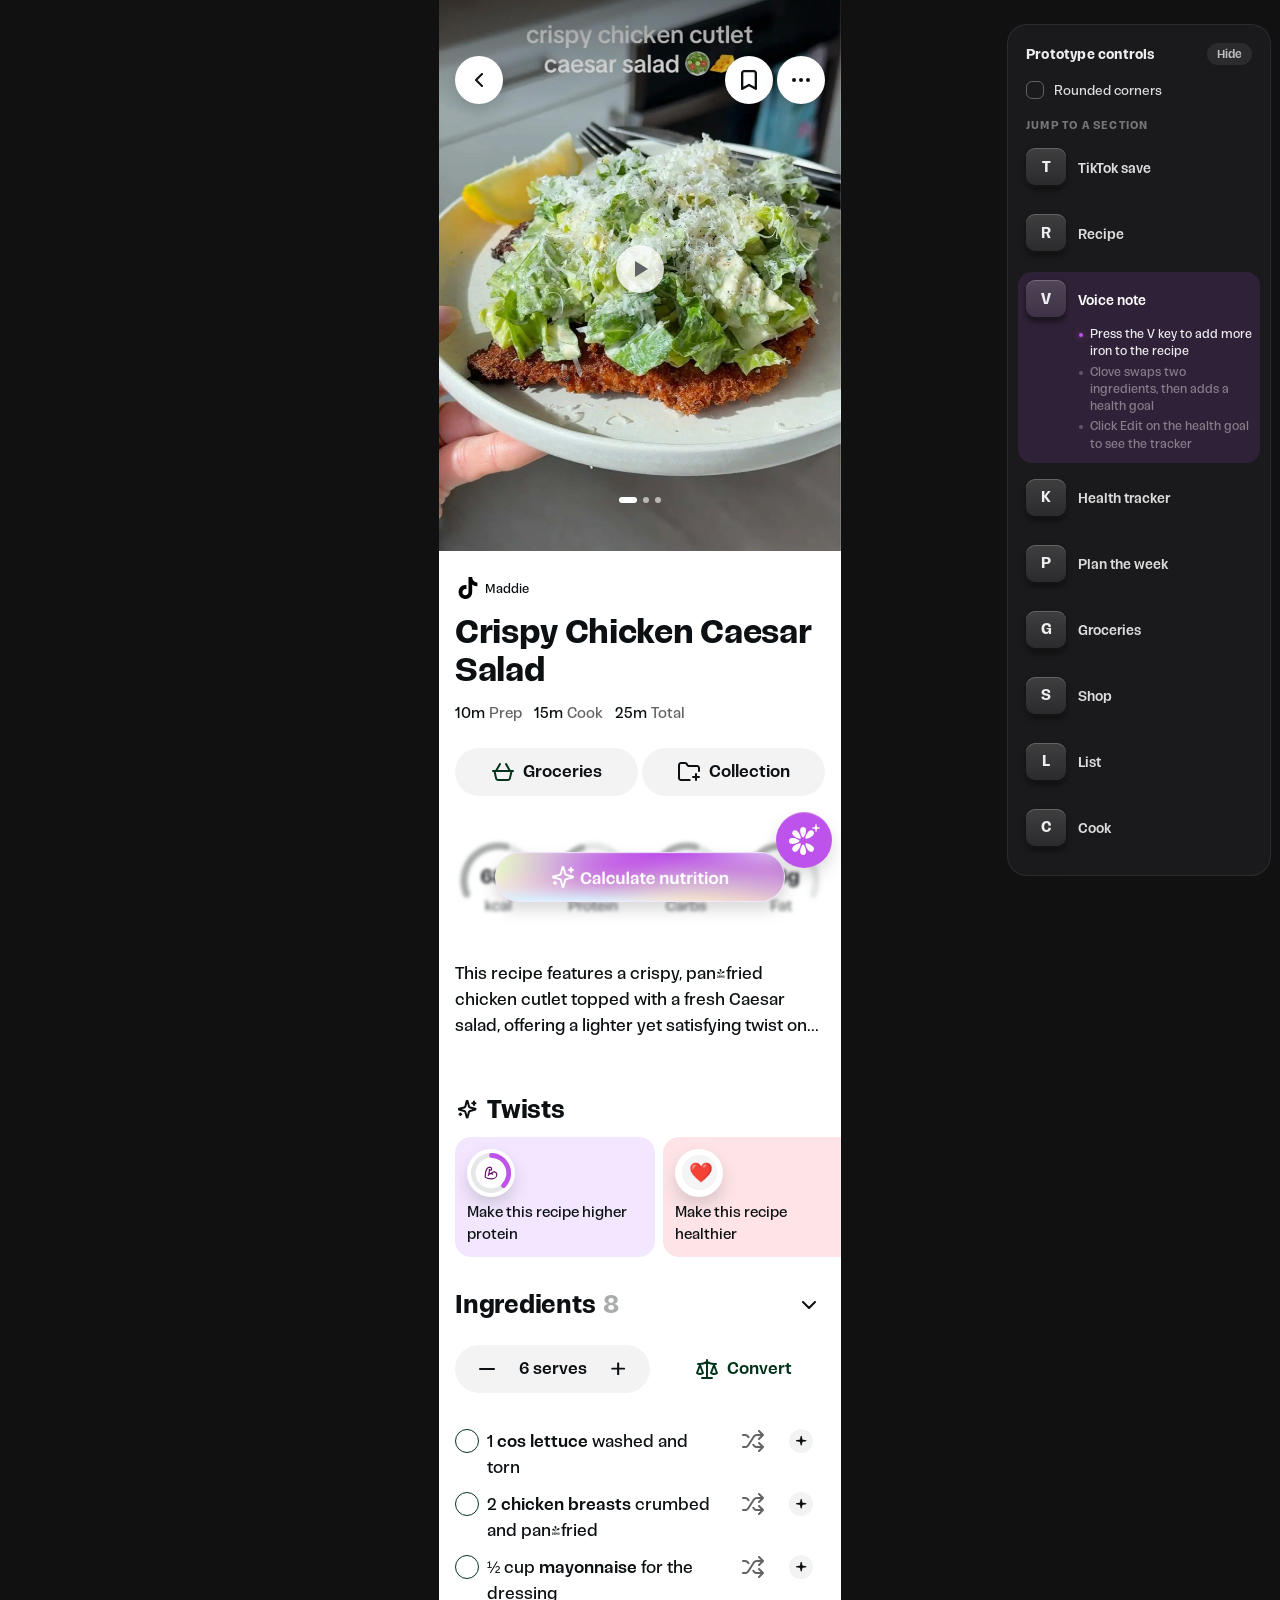
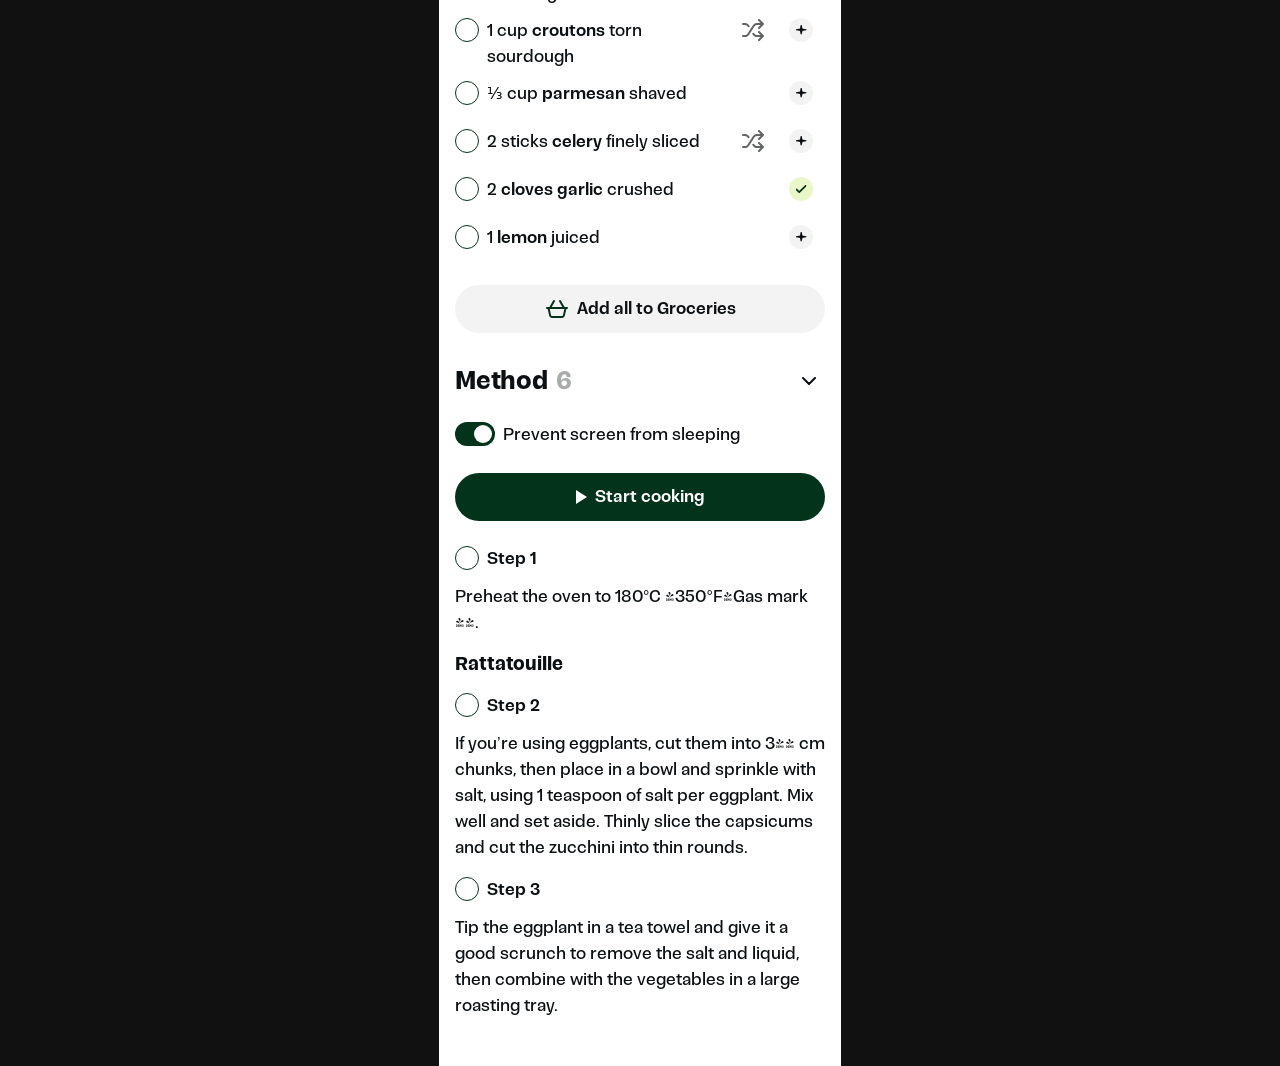
==== commit cc388fa8: "Serves memory toast stays pinned until tapped Co-Authored-By: Claude Fable 5 <noreply@anthropic.com>" ====
--- a/clove-home/recipe.html
+++ b/clove-home/recipe.html
@@ -379,7 +379,7 @@
           // one Cooks-for memory only, re-added so it lands newest
           CloveMemory.replace("Cooks for ", "🍽️", "Cooks for " + serves, "Household · noticed from recipe scaling");
           // double the usual life: leaves time to talk over it and hit Edit
-          CloveMemory.toast("Cooks for " + serves, "Household · saved to Clove’s memory", { duration: 11200 });
+          CloveMemory.toast("Cooks for " + serves, "Household · saved to Clove’s memory", { pinned: true });
           sessionStorage.setItem("servesChanged", "1");
         }, 900);
       });
--- a/clove-home/base.css
+++ b/clove-home/base.css
@@ -591,8 +591,10 @@
 .ckey:not(.cur) .ckey__row { margin-bottom: 0; }
 .ckey.cur { background: rgba(189, 83, 234, 0.13); }
 .ckey.cur .name { color: #fff; }
-.ckey.cur .cpts li { color: rgba(255, 255, 255, 0.8); }
-.ckey.cur .cpts li::before { background: var(--eggplant-300); box-shadow: 0 0 6px rgba(189, 83, 234, 0.7); }
+.ckey.cur .cpts li { color: rgba(255, 255, 255, 0.42); transition: color 240ms ease; }
+.ckey.cur .cpts li::before { background: rgba(255, 255, 255, 0.25); box-shadow: none; transition: background 240ms ease, box-shadow 240ms ease; }
+.ckey.cur .cpts li.on { color: rgba(255, 255, 255, 0.92); }
+.ckey.cur .cpts li.on::before { background: var(--eggplant-300); box-shadow: 0 0 6px rgba(189, 83, 234, 0.7); }
 
 .cpanel-pill {
   position: fixed;
